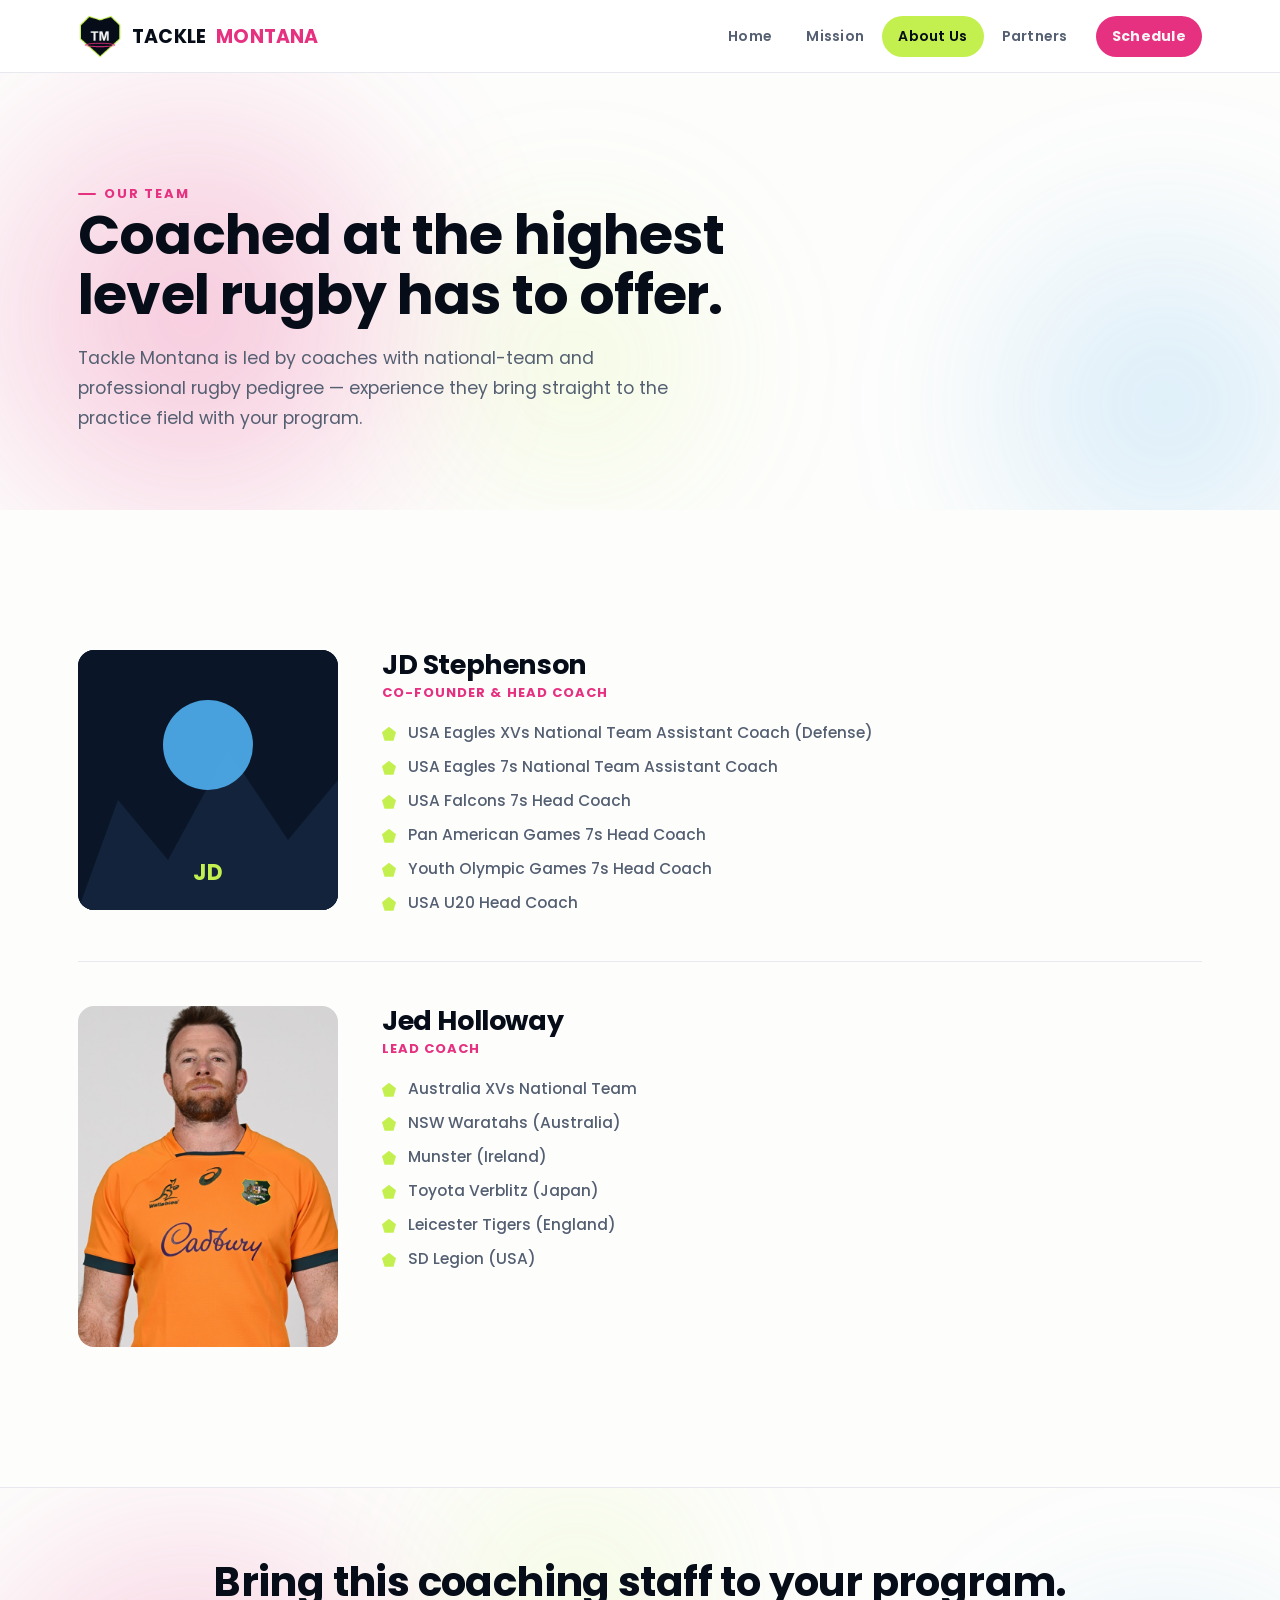
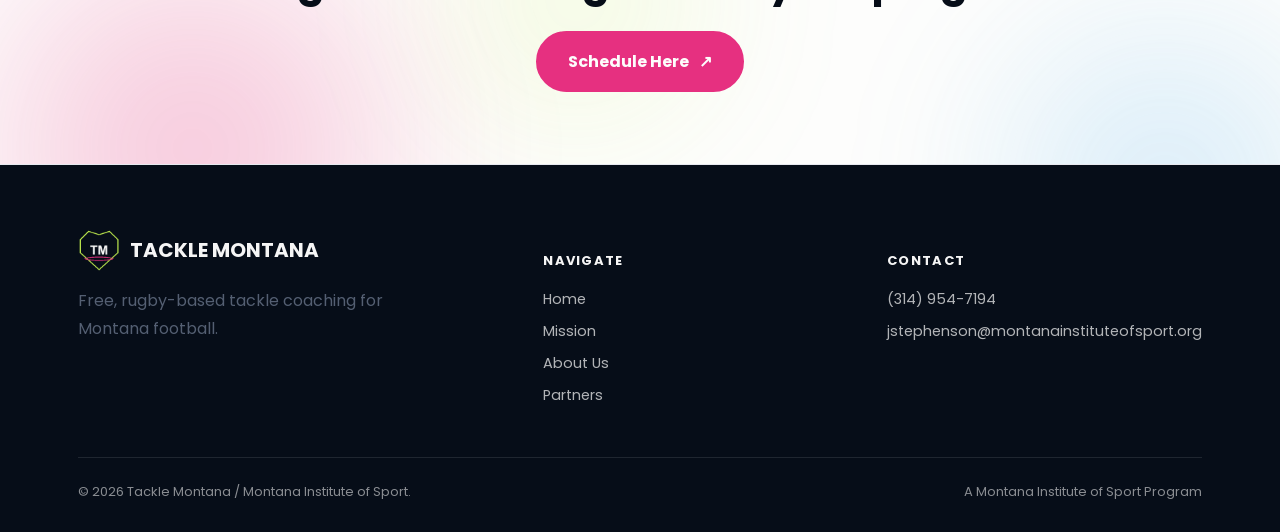
==== about.html @ 4ba03403 "Rework nav to white/black, switch to Poppins, trim copy, add 2 partners + scroll video Nav header: s" ====
<!DOCTYPE html>
<html lang="en">
<head>
<meta charset="UTF-8">
<meta name="viewport" content="width=device-width, initial-scale=1.0">
<title>Our Team — Tackle Montana</title>
<meta name="description" content="Meet the coaches behind Tackle Montana — international rugby coaches bringing elite-level tackle technique to Montana football programs.">
<link rel="preconnect" href="https://fonts.googleapis.com">
<link rel="preconnect" href="https://fonts.gstatic.com" crossorigin>
<link href="https://fonts.googleapis.com/css2?family=Poppins:wght@400;500;600;700;800&display=swap" rel="stylesheet">
<link rel="stylesheet" href="styles.css">
</head>
<body>

<header class="site-header">
  <nav class="nav">
    <a href="index.html" class="nav-brand"><img src="assets/logo_badge.png" alt="Tackle Montana logo">TACKLE <span class="accent">MONTANA</span></a>
    <button class="nav-toggle" aria-label="Toggle menu" aria-expanded="false">☰</button>
    <div class="nav-links">
      <a href="index.html">Home</a>
      <a href="mission.html">Mission</a>
      <a href="about.html" class="active">About Us</a>
      <a href="partners.html">Partners</a>
      <a href="https://docs.google.com/forms/u/3/d/e/1FAIpQLSf6CSPPVzXjGWTdhNy8_GK6WcX5dSI_mU9gvmukcVmK6zs5qw/viewform?usp=header" class="nav-cta" target="_blank" rel="noopener">Schedule</a>
    </div>
  </nav>
</header>

<main>

<section class="page-hero">
  <div class="ambient"><span></span><span></span><span></span></div>
  <div class="wrap" style="position:relative; z-index:1;">
    <p class="eyebrow" data-reveal="up">Our Team</p>
    <h1 data-reveal="up">Coached at the highest level rugby has to offer.</h1>
    <p class="lead" data-reveal="up">Tackle Montana is led by coaches with national-team and professional rugby pedigree — experience they bring straight to the practice field with your program.</p>
  </div>
</section>

<section class="section-pad">
  <div class="wrap">

    <div class="bio r-item" data-reveal="up">
      <div>
        <svg viewBox="0 0 260 260" style="border-radius:16px; background:var(--navy);">
          <rect width="260" height="260" fill="#0A1628"/>
          <polygon points="0,260 40,150 90,210 150,100 210,190 260,130 260,260" fill="#13233B"/>
          <circle cx="130" cy="95" r="45" fill="#4FB0F0" opacity="0.9"/>
          <text x="130" y="230" text-anchor="middle" fill="#C3F04F" font-family="Poppins" font-weight="700" font-size="22">JD</text>
        </svg>
      </div>
      <div>
        <h3>JD Stephenson</h3>
        <span class="role">Co-Founder &amp; Head Coach</span>
        <ul class="achieve-list">
          <li>USA Eagles XVs National Team Assistant Coach (Defense)</li>
          <li>USA Eagles 7s National Team Assistant Coach</li>
          <li>USA Falcons 7s Head Coach</li>
          <li>Pan American Games 7s Head Coach</li>
          <li>Youth Olympic Games 7s Head Coach</li>
          <li>USA U20 Head Coach</li>
        </ul>
      </div>
    </div>

    <div class="bio r-item" data-reveal="up">
      <div>
        <img src="assets/jed_holloway.jpg" alt="Coach Jed Holloway addressing Gallatin Raptors players during a training session">
      </div>
      <div>
        <h3>Jed Holloway</h3>
        <span class="role">Lead Coach</span>
        <ul class="achieve-list">
          <li>Australia XVs National Team</li>
          <li>NSW Waratahs (Australia)</li>
          <li>Munster (Ireland)</li>
          <li>Toyota Verblitz (Japan)</li>
          <li>Leicester Tigers (England)</li>
          <li>SD Legion (USA)</li>
        </ul>
      </div>
    </div>

  </div>
</section>

<section class="cta-band">
  <div class="ambient"><span></span><span></span><span></span></div>
  <div class="wrap" data-reveal="up" style="position:relative; z-index:1;">
    <h2>Bring this coaching staff to your program.</h2>
    <a href="https://docs.google.com/forms/u/3/d/e/1FAIpQLSf6CSPPVzXjGWTdhNy8_GK6WcX5dSI_mU9gvmukcVmK6zs5qw/viewform?usp=header" class="btn btn-pink" target="_blank" rel="noopener">Schedule Here <span class="arrow">↗</span></a>
  </div>
</section>

</main>

<footer class="site-footer">
  <div class="wrap">
    <div class="footer-grid">
      <div>
        <div class="footer-brand"><img src="assets/logo_badge.png" alt="Tackle Montana logo">TACKLE MONTANA</div>
        <p style="max-width:320px;">Free, rugby-based tackle coaching for Montana football.</p>
      </div>
      <div class="footer-col">
        <h5>Navigate</h5>
        <a href="index.html">Home</a>
        <a href="mission.html">Mission</a>
        <a href="about.html">About Us</a>
        <a href="partners.html">Partners</a>
      </div>
      <div class="footer-col">
        <h5>Contact</h5>
        <a href="tel:3149547194">(314) 954-7194</a>
        <a href="mailto:jstephenson@montanainstituteofsport.org">jstephenson@montanainstituteofsport.org</a>
      </div>
    </div>
    <div class="footer-bottom">
      <span>© 2026 Tackle Montana / Montana Institute of Sport.</span>
      <span>A Montana Institute of Sport Program</span>
    </div>
  </div>
</footer>

<script src="script.js"></script>
</body>
</html>
---- styles.css ----
/* ============================================
   TACKLE MONTANA — Design Tokens
   ============================================ */
:root {
  --navy:        #0A1628;
  --navy-deep:   #060D18;
  --navy-soft:   #13233B;
  --navy-rgb:    10, 22, 40;
  --sky:         #4FB0F0;
  --sky-rgb:     79, 176, 240;
  --lime:        #C3F04F;
  --lime-deep:   #6B8E11;
  --lime-rgb:    195, 240, 79;
  --pink:        #E63080;
  --pink-rgb:    230, 48, 128;
  --orange:      #E67A40;
  --white:       #F5F5F5;
  --paper:       #FDFDFC;
  --ink:         #10182B;
  --ink-soft:    #545F72;
  --ink-faint:   #8891A0;
  --line:        #E7E9EF;

  --font-display: "Poppins", sans-serif;
  --font-body: "Poppins", sans-serif;

  --container: 1180px;
  --container-narrow: 760px;
  --radius-sm: 10px;
  --radius: 16px;
  --radius-lg: 24px;

  /* premium "expo-out" easing — quick start, long soft settle */
  --ease: cubic-bezier(.16, 1, .3, 1);
  --ease-soft: cubic-bezier(.22, 1, .36, 1);
  --ease-spring: cubic-bezier(.34, 1.4, .64, 1);

  --shadow-sm: 0 2px 8px rgba(10, 22, 40, 0.06);
  --shadow-md: 0 12px 32px rgba(10, 22, 40, 0.10);
  --shadow-lg: 0 24px 64px rgba(10, 22, 40, 0.16);
  --shadow-navy: 0 24px 64px rgba(6, 13, 24, 0.45);

  --section-pad: clamp(64px, 5vw + 32px, 148px);
  --section-pad-sm: clamp(48px, 3vw + 24px, 96px);
}

* { box-sizing: border-box; }
html { scroll-behavior: smooth; }

@media (prefers-reduced-motion: reduce) {
  html { scroll-behavior: auto; }
  *, *::before, *::after { animation-duration: 0.001ms !important; transition-duration: 0.001ms !important; scroll-behavior: auto !important; }
}

body {
  margin: 0;
  font-family: var(--font-body);
  color: var(--ink);
  background: var(--paper);
  -webkit-font-smoothing: antialiased;
  -moz-osx-font-smoothing: grayscale;
  overflow-x: clip;
}

img { max-width: 100%; display: block; }
a { color: inherit; text-decoration: none; }
ul { margin: 0; padding: 0; list-style: none; }
button { font: inherit; }

.wrap {
  max-width: var(--container);
  margin: 0 auto;
  padding: 0 28px;
}

h1, h2, h3, h4 {
  font-family: var(--font-display);
  font-weight: 700;
  text-transform: none;
  letter-spacing: -0.015em;
  line-height: 1.08;
  margin: 0;
}

.eyebrow {
  font-family: var(--font-body);
  font-weight: 700;
  font-size: 13px;
  letter-spacing: 0.14em;
  text-transform: uppercase;
  color: var(--pink);
  display: inline-flex;
  align-items: center;
  gap: 8px;
}
.eyebrow::before {
  content: "";
  width: 18px;
  height: 2px;
  background: currentColor;
  border-radius: 2px;
}

p { line-height: 1.7; color: var(--ink-soft); margin: 0; }

::selection { background: var(--pink); color: var(--white); }

:focus-visible {
  outline: 3px solid var(--sky);
  outline-offset: 3px;
  border-radius: 4px;
}

/* ============================================
   AMBIENT GRADIENT BACKGROUNDS
   ============================================ */
.ambient {
  position: absolute;
  inset: 0;
  overflow: hidden;
  pointer-events: none;
  z-index: 0;
}
.ambient span {
  position: absolute;
  border-radius: 50%;
  filter: blur(70px);
  opacity: 0.55;
  will-change: transform;
  animation: drift 26s var(--ease-soft) infinite alternate;
}
.ambient span:nth-child(1) {
  width: 46vw; height: 46vw; max-width: 620px; max-height: 620px;
  top: -12%; left: -8%;
  background: radial-gradient(circle, rgba(var(--pink-rgb), 0.55), transparent 70%);
  animation-delay: 0s;
}
.ambient span:nth-child(2) {
  width: 38vw; height: 38vw; max-width: 520px; max-height: 520px;
  top: 20%; right: -10%;
  background: radial-gradient(circle, rgba(var(--sky-rgb), 0.45), transparent 70%);
  animation-delay: -8s;
}
.ambient span:nth-child(3) {
  width: 30vw; height: 30vw; max-width: 420px; max-height: 420px;
  bottom: -10%; left: 30%;
  background: radial-gradient(circle, rgba(var(--lime-rgb), 0.35), transparent 70%);
  animation-delay: -16s;
}
@keyframes drift {
  0%   { transform: translate3d(0, 0, 0) scale(1); }
  50%  { transform: translate3d(3%, -4%, 0) scale(1.08); }
  100% { transform: translate3d(-4%, 3%, 0) scale(0.96); }
}
@media (prefers-reduced-motion: reduce) {
  .ambient span { animation: none; }
}
@media (max-width: 700px) {
  .ambient span { filter: blur(46px); }
}

/* ============================================
   NAV
   ============================================ */
.site-header {
  position: sticky;
  top: 0;
  z-index: 100;
  background: rgba(255, 255, 255, 0.86);
  backdrop-filter: blur(16px) saturate(160%);
  -webkit-backdrop-filter: blur(16px) saturate(160%);
  border-bottom: 1px solid var(--line);
  transition: box-shadow .3s var(--ease), background .3s var(--ease);
}
.site-header.scrolled {
  background: rgba(255, 255, 255, 0.97);
  box-shadow: 0 8px 24px rgba(10,22,40,0.08);
}
.nav {
  display: flex;
  align-items: center;
  justify-content: space-between;
  padding: 14px 28px;
  max-width: var(--container);
  margin: 0 auto;
  transition: padding .3s var(--ease);
}
.nav-brand {
  display: flex;
  align-items: center;
  gap: 10px;
  font-family: var(--font-display);
  color: var(--navy-deep);
  font-size: 19px;
  font-weight: 700;
  letter-spacing: 0.01em;
}
.nav-brand img { height: 44px; width: auto; }
.nav-brand span.accent { color: var(--pink); }

.nav-links {
  display: flex;
  align-items: center;
  gap: 2px;
}
.nav-links a {
  position: relative;
  color: var(--ink-soft);
  font-weight: 600;
  font-size: 14px;
  letter-spacing: 0.02em;
  padding: 10px 16px;
  border-radius: 100px;
  transition: color .2s var(--ease), background .2s var(--ease);
}
.nav-links a:hover { color: var(--navy-deep); background: #F6F7FA; }
.nav-links a.active { color: var(--navy-deep); background: var(--lime); }

.nav-cta {
  background: var(--pink) !important;
  color: var(--white) !important;
  font-weight: 700 !important;
  margin-left: 10px;
  box-shadow: 0 0 0 0 rgba(var(--pink-rgb), 0.5);
  transition: color .2s var(--ease), background .2s var(--ease), transform .25s var(--ease), box-shadow .25s var(--ease) !important;
}
.nav-cta:hover { background: #ff4795 !important; transform: translateY(-1px); box-shadow: 0 8px 20px rgba(var(--pink-rgb), 0.35); }

.nav-toggle {
  display: none;
  background: none;
  border: none;
  color: var(--navy-deep);
  font-size: 24px;
  cursor: pointer;
  padding: 4px 8px;
  line-height: 1;
}

@media (max-width: 860px) {
  .nav-toggle { display: block; }
  .nav-links {
    position: fixed;
    top: 62px;
    left: 0;
    right: 0;
    height: calc(100vh - 62px);
    background: rgba(255, 255, 255, 0.98);
    backdrop-filter: blur(20px);
    flex-direction: column;
    align-items: stretch;
    padding: 12px 20px 30px;
    gap: 4px;
    overflow-y: auto;
    transform: translateY(-12px);
    opacity: 0;
    pointer-events: none;
    transition: opacity .3s var(--ease), transform .3s var(--ease);
    border-top: 1px solid var(--line);
  }
  .nav-links.open {
    opacity: 1;
    transform: translateY(0);
    pointer-events: auto;
  }
  .nav-links a { padding: 16px 14px; font-size: 17px; border-radius: 10px; }
  .nav-links a.active { background: rgba(195,240,79,0.25); color: var(--navy-deep); }
  .nav-cta { margin-left: 0; margin-top: 10px; text-align: center; }
}

/* ============================================
   BUTTONS
   ============================================ */
.btn {
  position: relative;
  display: inline-flex;
  align-items: center;
  justify-content: center;
  gap: 10px;
  font-family: var(--font-body);
  font-weight: 700;
  letter-spacing: 0;
  font-size: 16px;
  padding: 16px 30px;
  border: 2px solid var(--navy-deep);
  border-radius: 100px;
  background: var(--white);
  color: var(--navy-deep);
  cursor: pointer;
  overflow: hidden;
  isolation: isolate;
  transition: transform .35s var(--ease), box-shadow .35s var(--ease), border-color .35s var(--ease), color .35s var(--ease);
}
.btn::before {
  content: "";
  position: absolute;
  inset: 0;
  z-index: -1;
  background: linear-gradient(120deg, transparent 20%, rgba(255,255,255,0.35) 50%, transparent 80%);
  transform: translateX(-120%);
  transition: transform .6s var(--ease);
}
.btn:hover::before { transform: translateX(120%); }
.btn .arrow { display: inline-flex; transition: transform .35s var(--ease-spring); }
.btn:hover .arrow { transform: translate(3px, -3px); }
.btn:hover { transform: translateY(-3px); box-shadow: var(--shadow-md); }
.btn:active { transform: translateY(-1px); }

.btn-pink { background: var(--pink); color: var(--paper); border-color: var(--pink); }
.btn-pink:hover { background: #ff4795; border-color: #ff4795; box-shadow: 0 16px 36px rgba(var(--pink-rgb), 0.35); }

.btn-outline {
  background: transparent;
  color: var(--white);
  border-color: rgba(245,245,245,0.5);
}
.btn-outline:hover { background: rgba(245,245,245,0.1); border-color: var(--white); }

.btn-dark { background: var(--navy-deep); color: var(--white); border-color: var(--navy-deep); }
.btn-dark:hover { background: var(--navy); box-shadow: var(--shadow-md); }

.btn-light {
  background: rgba(255,255,255,0.55);
  color: var(--navy-deep);
  border-color: rgba(6,13,24,0.14);
  backdrop-filter: blur(6px);
}
.btn-light:hover { background: rgba(255,255,255,0.85); border-color: rgba(6,13,24,0.24); }

.btn-sm { padding: 12px 22px; font-size: 14.5px; }

/* ============================================
   SECTIONS
   ============================================ */
section { position: relative; }
.section-pad { padding: var(--section-pad) 0; }
.section-pad-sm { padding: var(--section-pad-sm) 0; }
.section-dark {
  background: var(--paper);
  color: var(--ink);
}
.section-dark p { color: var(--ink-soft); }
.section-dark .eyebrow { color: var(--pink); }
.section-alt { background: #F6F7FA; }

.section-head {
  max-width: 640px;
  margin-bottom: 48px;
}
.section-head.center { margin-left: auto; margin-right: auto; text-align: center; }
.section-head h2 {
  font-size: clamp(30px, 2.2vw + 20px, 46px);
  margin-top: 12px;
  color: var(--navy-deep);
}

/* ============================================
   HERO
   ============================================ */
.hero {
  position: relative;
  min-height: 74vh;
  display: flex;
  align-items: center;
  overflow: hidden;
}
.hero-bg {
  position: absolute;
  inset: -8% -4%;
  background:
    radial-gradient(1000px 640px at 96% 100%, rgba(var(--pink-rgb), 0.16) 0%, rgba(var(--pink-rgb), 0) 60%),
    radial-gradient(760px 520px at 6% 0%, rgba(var(--lime-rgb), 0.22) 0%, rgba(var(--lime-rgb), 0) 55%),
    radial-gradient(900px 600px at 60% 40%, rgba(var(--sky-rgb), 0.08) 0%, rgba(var(--sky-rgb), 0) 60%),
    var(--paper);
  will-change: transform;
}
.hero-bg::after {
  content: "";
  position: absolute;
  inset: 0;
  background-image: url("data:image/svg+xml,%3Csvg xmlns='http://www.w3.org/2000/svg' width='120' height='120'%3E%3Cg stroke='%23060D18' stroke-opacity='0.07' stroke-width='2' stroke-linecap='round'%3E%3Cpath d='M20 14v12M14 20h12'/%3E%3Cpath d='M100 60v12M94 66h12'/%3E%3Cpath d='M56 100v12M50 106h12'/%3E%3C/g%3E%3C/svg%3E");
  background-size: 120px 120px;
}
.hero-inner {
  position: relative;
  z-index: 2;
  width: 100%;
  padding: 96px 0 88px;
}
.hero h1 {
  color: var(--navy-deep);
  font-size: clamp(42px, 3.6vw + 22px, 88px);
  max-width: 880px;
  letter-spacing: -0.02em;
}
.hero h1 .hl { color: var(--navy-deep); }
.hero p.lead {
  color: rgba(6,13,24,0.68);
  font-size: 18.5px;
  max-width: 560px;
  margin-top: 22px;
  font-weight: 500;
}
.hero-cta-row {
  display: flex;
  gap: 16px;
  margin-top: 36px;
  flex-wrap: wrap;
}
.scroll-cue {
  position: absolute;
  bottom: 28px;
  left: 50%;
  transform: translateX(-50%);
  z-index: 2;
  display: flex;
  flex-direction: column;
  align-items: center;
  gap: 8px;
  color: rgba(6,13,24,0.5);
  font-size: 11px;
  letter-spacing: 0.18em;
  text-transform: uppercase;
  font-weight: 700;
}
.scroll-cue .dot {
  width: 5px; height: 5px; border-radius: 50%;
  background: var(--lime);
  animation: bob 1.8s var(--ease) infinite;
}
@keyframes bob {
  0%, 100% { transform: translateY(0); opacity: 0.4; }
  50% { transform: translateY(6px); opacity: 1; }
}
@media (max-width: 700px) { .scroll-cue { display: none; } }

/* ============================================
   STAT STRIP
   ============================================ */
.stats {
  display: grid;
  grid-template-columns: repeat(3, 1fr);
  gap: 24px;
  background: var(--paper);
  border-top: 1px solid var(--line);
  border-bottom: 1px solid var(--line);
  position: relative;
  z-index: 2;
}
.stat {
  text-align: center;
  padding: 44px 16px;
  border-right: 1px solid var(--line);
}
.stat:last-child { border-right: none; }
.stat .num {
  font-family: var(--font-display);
  font-weight: 700;
  font-size: clamp(38px, 3vw + 16px, 64px);
  color: var(--lime-deep);
  line-height: 1;
  letter-spacing: -0.02em;
}
.stat:nth-child(2) .num { color: #2B87C9; }
.stat:nth-child(3) .num { color: var(--pink); }
.stat .label {
  margin-top: 12px;
  font-size: 12px;
  letter-spacing: 0.12em;
  text-transform: uppercase;
  color: var(--ink-faint);
  font-weight: 700;
}
@media (max-width: 640px) {
  .stats { grid-template-columns: 1fr; }
  .stat { border-right: none; border-bottom: 1px solid rgba(255,255,255,.08); }
}

/* ============================================
   TWO COLUMN CONTENT
   ============================================ */
.split {
  display: grid;
  grid-template-columns: 1.05fr 0.95fr;
  gap: 64px;
  align-items: center;
}
.split.reverse { grid-template-columns: 0.95fr 1.05fr; }
.split.reverse .split-media { order: -1; }
@media (max-width: 860px) {
  .split, .split.reverse { grid-template-columns: 1fr; }
  .split.reverse .split-media { order: 0; }
}
.split-media { position: relative; }
.split-media .reveal-clip {
  overflow: hidden;
  border-radius: var(--radius);
}
.split-media img {
  border-radius: var(--radius);
  transition: transform .8s var(--ease);
}
.split-media:hover img { transform: scale(1.035); }
.split h3 { font-size: clamp(24px, 1.4vw + 18px, 34px); color: var(--navy-deep); margin-bottom: 18px; }
.split p + p { margin-top: 14px; }
.caption {
  margin-top: 12px;
  font-size: 13px;
  color: var(--ink-faint);
  font-style: italic;
}

/* ============================================
   PARTNER LOGO STRIP
   ============================================ */
.logo-strip {
  display: flex;
  align-items: center;
  justify-content: center;
  gap: 64px;
  flex-wrap: wrap;
  padding: 20px 0;
}
.logo-strip img {
  height: 84px;
  width: auto;
  filter: grayscale(1) opacity(0.5);
  transition: filter .35s var(--ease), transform .35s var(--ease);
}
.logo-strip img:hover { filter: grayscale(0) opacity(1); transform: scale(1.08) translateY(-2px); }

/* ============================================
   CTA BAND
   ============================================ */
.cta-band {
  background: var(--paper);
  padding: 72px 0;
  text-align: center;
  position: relative;
  overflow: hidden;
  border-top: 1px solid var(--line);
  border-bottom: 1px solid var(--line);
}
.cta-band h2 { color: var(--navy-deep); font-size: clamp(26px, 1.6vw + 20px, 42px); margin-bottom: 28px; }

/* ============================================
   FEATURE CARDS
   ============================================ */
.cards {
  display: grid;
  grid-template-columns: repeat(3, 1fr);
  gap: 24px;
}
@media (max-width: 860px) { .cards { grid-template-columns: 1fr; } }
.card {
  background: var(--paper);
  border: 1px solid var(--line);
  border-radius: var(--radius);
  padding: 34px 28px;
  transition: transform .4s var(--ease), box-shadow .4s var(--ease), border-color .4s var(--ease);
}
.card:hover { transform: translateY(-8px); box-shadow: var(--shadow-lg); border-color: transparent; }
.card .icon {
  width: 52px; height: 52px;
  display: flex; align-items: center; justify-content: center;
  margin-bottom: 22px;
  border-radius: 14px;
  background: rgba(195,240,79,0.14);
  transition: transform .4s var(--ease-spring);
}
.card:hover .icon { transform: scale(1.08) rotate(-4deg); }
.card:nth-child(2) .icon { background: rgba(79,176,240,0.14); }
.card:nth-child(3) .icon { background: rgba(230,48,128,0.12); }
.card h4 { font-size: 19px; color: var(--navy-deep); margin-bottom: 10px; letter-spacing: -0.01em; }
.card p { font-size: 15px; }

/* ============================================
   PROCESS TIMELINE
   ============================================ */
.steps {
  display: grid;
  grid-template-columns: repeat(4, 1fr);
  gap: 32px;
  position: relative;
}
@media (max-width: 960px) { .steps { grid-template-columns: repeat(2, 1fr); } }
@media (max-width: 560px) { .steps { grid-template-columns: 1fr; } }
.step {
  position: relative;
  padding-top: 22px;
}
.steps::before {
  content: "";
  position: absolute;
  top: 42px;
  left: 8%;
  right: 8%;
  height: 2px;
  background: linear-gradient(90deg, var(--lime), var(--sky), var(--pink), var(--orange));
  opacity: 0.25;
}
@media (max-width: 960px) { .steps::before { display: none; } }
.step-num {
  position: relative;
  z-index: 1;
  display: inline-flex;
  align-items: center;
  justify-content: center;
  width: 48px;
  height: 48px;
  border-radius: 14px;
  background: var(--navy-deep);
  color: var(--lime);
  font-family: var(--font-display);
  font-weight: 700;
  font-size: 20px;
  margin-bottom: 20px;
  box-shadow: var(--shadow-sm);
  transition: transform .4s var(--ease-spring);
}
.step:hover .step-num { transform: translateY(-4px) scale(1.05); }
.step:nth-child(2) .step-num { color: var(--sky); }
.step:nth-child(3) .step-num { color: var(--pink); }
.step:nth-child(4) .step-num { color: var(--orange); }
.step h4 { font-size: 18px; color: var(--navy-deep); margin-bottom: 8px; }
.step p { font-size: 14.5px; }

/* ============================================
   FAQ ACCORDION (JS-animated)
   ============================================ */
.faq-list { max-width: 780px; margin: 0 auto; }
.faq-item {
  border-bottom: 1px solid var(--line);
}
.faq-item summary {
  list-style: none;
  cursor: pointer;
  display: flex;
  align-items: center;
  justify-content: space-between;
  gap: 20px;
  padding: 22px 4px;
  font-family: var(--font-display);
  font-weight: 700;
  font-size: 17.5px;
  color: var(--navy-deep);
  transition: color .25s var(--ease);
}
.faq-item summary:hover { color: var(--pink); }
.faq-item summary::-webkit-details-marker { display: none; }
.faq-icon {
  flex-shrink: 0;
  width: 30px;
  height: 30px;
  display: flex;
  align-items: center;
  justify-content: center;
  border-radius: 50%;
  background: var(--navy-deep);
  color: var(--white);
  font-size: 16px;
  transition: transform .4s var(--ease-spring), background .3s var(--ease);
}
.faq-item[open] .faq-icon { transform: rotate(45deg); background: var(--pink); }
.faq-body {
  overflow: hidden;
  height: 0;
  transition: height .4s var(--ease);
}
.faq-item p {
  padding: 0 4px 22px;
  font-size: 15.5px;
  max-width: 640px;
}

/* ============================================
   REVEAL ANIMATION SYSTEM
   ============================================ */
[data-reveal] {
  opacity: 0;
  transition: opacity .8s var(--ease-soft), transform .8s var(--ease-soft), filter .8s var(--ease-soft);
  filter: blur(6px);
}
[data-reveal="up"] { transform: translateY(36px); }
[data-reveal="down"] { transform: translateY(-28px); }
[data-reveal="left"] { transform: translateX(36px); }
[data-reveal="right"] { transform: translateX(-36px); }
[data-reveal="scale"] { transform: scale(0.94); }
[data-reveal="fade"] { transform: none; }
[data-reveal].in {
  opacity: 1;
  transform: none;
  filter: blur(0);
}

/* legacy aliases kept for compatibility */
.reveal { opacity: 0; transform: translateY(28px); transition: opacity .7s var(--ease-soft), transform .7s var(--ease-soft); }
.reveal.in { opacity: 1; transform: translateY(0); }
.reveal-stagger.in .r-item { opacity: 1; transform: translateY(0); filter: blur(0); }
.r-item { opacity: 0; transform: translateY(26px); filter: blur(4px); transition: opacity .7s var(--ease-soft), transform .7s var(--ease-soft), filter .7s var(--ease-soft); }
.reveal-stagger.in .r-item:nth-child(1) { transition-delay: .05s; }
.reveal-stagger.in .r-item:nth-child(2) { transition-delay: .15s; }
.reveal-stagger.in .r-item:nth-child(3) { transition-delay: .25s; }
.reveal-stagger.in .r-item:nth-child(4) { transition-delay: .35s; }

.reveal-clip {
  clip-path: inset(0 0 100% 0);
  transition: clip-path 1s var(--ease-soft) .1s;
}
.in .reveal-clip { clip-path: inset(0 0 0 0); }

/* ============================================
   TESTIMONIAL
   ============================================ */
.testimonial {
  position: relative;
  padding: 120px 0;
  color: var(--white);
  overflow: hidden;
  background: var(--navy-deep);
}
.testimonial::before {
  content: "";
  position: absolute; inset: -20px;
  background-image: var(--tbg);
  background-size: cover;
  background-position: center 35%;
  filter: blur(9px) saturate(1.1);
  transform: scale(1.08);
}
.testimonial::after {
  content: "";
  position: absolute; inset: 0;
  background: linear-gradient(90deg, rgba(6,13,24,0.95) 20%, rgba(6,13,24,0.78) 100%);
}
.testimonial-inner { position: relative; z-index: 2; max-width: 780px; }
.testimonial-mark {
  font-family: var(--font-display);
  font-size: 96px;
  color: var(--pink);
  line-height: .6;
  display: block;
  margin-bottom: 10px;
}
.testimonial blockquote {
  font-size: clamp(22px, 1.4vw + 16px, 32px);
  font-weight: 500;
  line-height: 1.42;
  margin: 0;
  letter-spacing: -0.01em;
}
.testimonial cite {
  display: block;
  margin-top: 28px;
  font-style: normal;
  font-weight: 700;
  color: var(--lime);
}
.testimonial cite span { color: rgba(245,245,245,0.7); font-weight: 400; margin-left: 8px; }

/* ============================================
   CAROUSEL
   ============================================ */
.carousel {
  position: relative;
  border-radius: var(--radius);
  overflow: hidden;
  box-shadow: var(--shadow-md);
}
.carousel-track {
  display: flex;
  transition: transform .6s var(--ease);
}
.carousel-track img { width: 100%; flex-shrink: 0; aspect-ratio: 4/3; object-fit: cover; }
.carousel-dots {
  display: flex; gap: 8px; justify-content: center; margin-top: 18px;
}
.carousel-dots button {
  width: 8px; height: 8px; border-radius: 50%;
  border: none; background: var(--line); cursor: pointer; padding: 0;
  transition: background .3s var(--ease), transform .3s var(--ease), width .3s var(--ease);
}
.carousel-dots button.active { background: var(--pink); width: 22px; border-radius: 4px; }

/* ============================================
   SCROLL VIDEO
   ============================================ */
.video-frame {
  position: relative;
  max-width: 380px;
  margin: 0 auto;
  border-radius: var(--radius-lg);
  overflow: hidden;
  box-shadow: var(--shadow-lg);
  background: var(--navy-deep);
}
.video-frame video {
  display: block;
  width: 100%;
  aspect-ratio: 9/16;
  object-fit: cover;
}
.video-frame .video-badge {
  position: absolute;
  top: 16px;
  left: 16px;
  display: inline-flex;
  align-items: center;
  gap: 7px;
  padding: 6px 12px;
  border-radius: 100px;
  background: rgba(6,13,24,0.55);
  backdrop-filter: blur(6px);
  color: var(--white);
  font-size: 12px;
  font-weight: 700;
  letter-spacing: 0.06em;
  text-transform: uppercase;
}
.video-frame .video-badge .dot {
  width: 7px; height: 7px; border-radius: 50%;
  background: var(--pink);
}
.video-frame.playing .video-badge .dot { animation: pulse-dot 1.4s var(--ease) infinite; }
@keyframes pulse-dot {
  0%, 100% { opacity: 1; transform: scale(1); }
  50% { opacity: 0.4; transform: scale(0.8); }
}

/* ============================================
   TEAM / BIO CARDS
   ============================================ */
.bio {
  display: grid;
  grid-template-columns: 260px 1fr;
  gap: 44px;
  align-items: start;
  padding: 44px 0;
  border-top: 1px solid var(--line);
}
.bio:first-of-type { border-top: none; }
@media (max-width: 700px) { .bio { grid-template-columns: 1fr; } }
.bio img { border-radius: var(--radius); }
.bio h3 { font-size: 27px; color: var(--navy-deep); margin-bottom: 4px; }
.bio .role { color: var(--pink); font-weight: 700; font-size: 13px; letter-spacing: .08em; text-transform: uppercase; margin-bottom: 18px; display: block; }
.achieve-list { display: flex; flex-direction: column; gap: 11px; }
.achieve-list li {
  position: relative;
  padding-left: 26px;
  font-size: 15.5px;
  color: var(--ink-soft);
  font-weight: 500;
}
.achieve-list li::before {
  content: "";
  position: absolute; left: 0; top: 6px;
  width: 14px; height: 14px;
  background: var(--lime);
  clip-path: polygon(50% 0, 100% 38%, 82% 100%, 18% 100%, 0 38%);
}

/* ============================================
   PARTNERS GRID
   ============================================ */
.partners-grid {
  display: grid;
  grid-template-columns: repeat(3, 1fr);
  gap: 28px;
}
@media (max-width: 760px) { .partners-grid { grid-template-columns: 1fr; } }
.partner-card {
  background: var(--paper);
  border: 1px solid var(--line);
  border-radius: var(--radius);
  padding: 46px 30px;
  text-align: center;
  transition: transform .4s var(--ease), box-shadow .4s var(--ease), border-color .4s var(--ease);
}
.partner-card:hover { transform: translateY(-8px); box-shadow: var(--shadow-lg); border-color: transparent; }
.partner-card img { height: 108px; width: auto; margin: 0 auto 22px; transition: transform .4s var(--ease-spring); }
.partner-card:hover img { transform: scale(1.06); }
.partner-card .pname { font-family: var(--font-display); font-weight: 700; font-size: 20px; color: var(--navy-deep); }

/* ============================================
   FOOTER
   ============================================ */
.site-footer {
  background: var(--navy-deep);
  color: rgba(245,245,245,0.75);
  padding: 64px 0 30px;
}
.footer-grid {
  display: grid;
  grid-template-columns: 1.4fr 1fr 1fr;
  gap: 40px;
  padding-bottom: 40px;
  border-bottom: 1px solid rgba(255,255,255,0.1);
}
@media (max-width: 700px) { .footer-grid { grid-template-columns: 1fr; gap: 30px; } }
.footer-brand { display: flex; align-items: center; gap: 10px; color: var(--white); font-family: var(--font-display); font-weight: 700; font-size: 20px; margin-bottom: 16px; }
.footer-brand img { height: 42px; }
.footer-col h5 { color: var(--white); font-size: 13px; letter-spacing: .1em; text-transform: uppercase; margin-bottom: 18px; font-family: var(--font-body); font-weight: 700; }
.footer-col a, .footer-col p { display: block; font-size: 14.5px; margin-bottom: 11px; color: rgba(245,245,245,0.72); transition: color .25s var(--ease); }
.footer-col a:hover { color: var(--lime); }
.footer-bottom { display: flex; justify-content: space-between; align-items: center; padding-top: 24px; font-size: 13px; flex-wrap: wrap; gap: 10px; color: rgba(245,245,245,0.55); }

/* ============================================
   PAGE HERO (non-home pages)
   ============================================ */
.page-hero {
  background: var(--paper);
  padding: 104px 0 76px;
  position: relative;
  overflow: hidden;
}
.page-hero h1 { color: var(--navy-deep); font-size: clamp(36px, 2.6vw + 22px, 64px); max-width: 780px; }
.page-hero p.lead { color: var(--ink-soft); font-size: 17.5px; max-width: 620px; margin-top: 20px; }

.two-cta {
  display: grid;
  grid-template-columns: 1fr 1fr;
  gap: 24px;
}
@media (max-width: 700px) { .two-cta { grid-template-columns: 1fr; } }
.cta-card {
  background: var(--paper);
  border: 1px solid var(--line);
  border-radius: var(--radius);
  padding: 36px;
  transition: transform .4s var(--ease), box-shadow .4s var(--ease);
}
.cta-card:hover { transform: translateY(-6px); box-shadow: var(--shadow-md); }
.cta-card .tag {
  display: inline-block;
  font-size: 12px;
  font-weight: 700;
  letter-spacing: 0.08em;
  text-transform: uppercase;
  color: var(--pink);
  background: rgba(230,48,128,0.1);
  padding: 5px 12px;
  border-radius: 100px;
  margin-bottom: 16px;
}
.cta-card:nth-child(2) .tag { color: var(--sky); background: rgba(79,176,240,0.12); }
.cta-card h4 { font-size: 21px; color: var(--navy-deep); margin-bottom: 10px; }
.cta-card p { margin-bottom: 24px; }

/* ============================================
   PAGE LOAD TRANSITION
   ============================================ */
body { animation: page-in .5s var(--ease-soft) both; }
@keyframes page-in {
  from { opacity: 0; transform: translateY(8px); }
  to { opacity: 1; transform: translateY(0); }
}
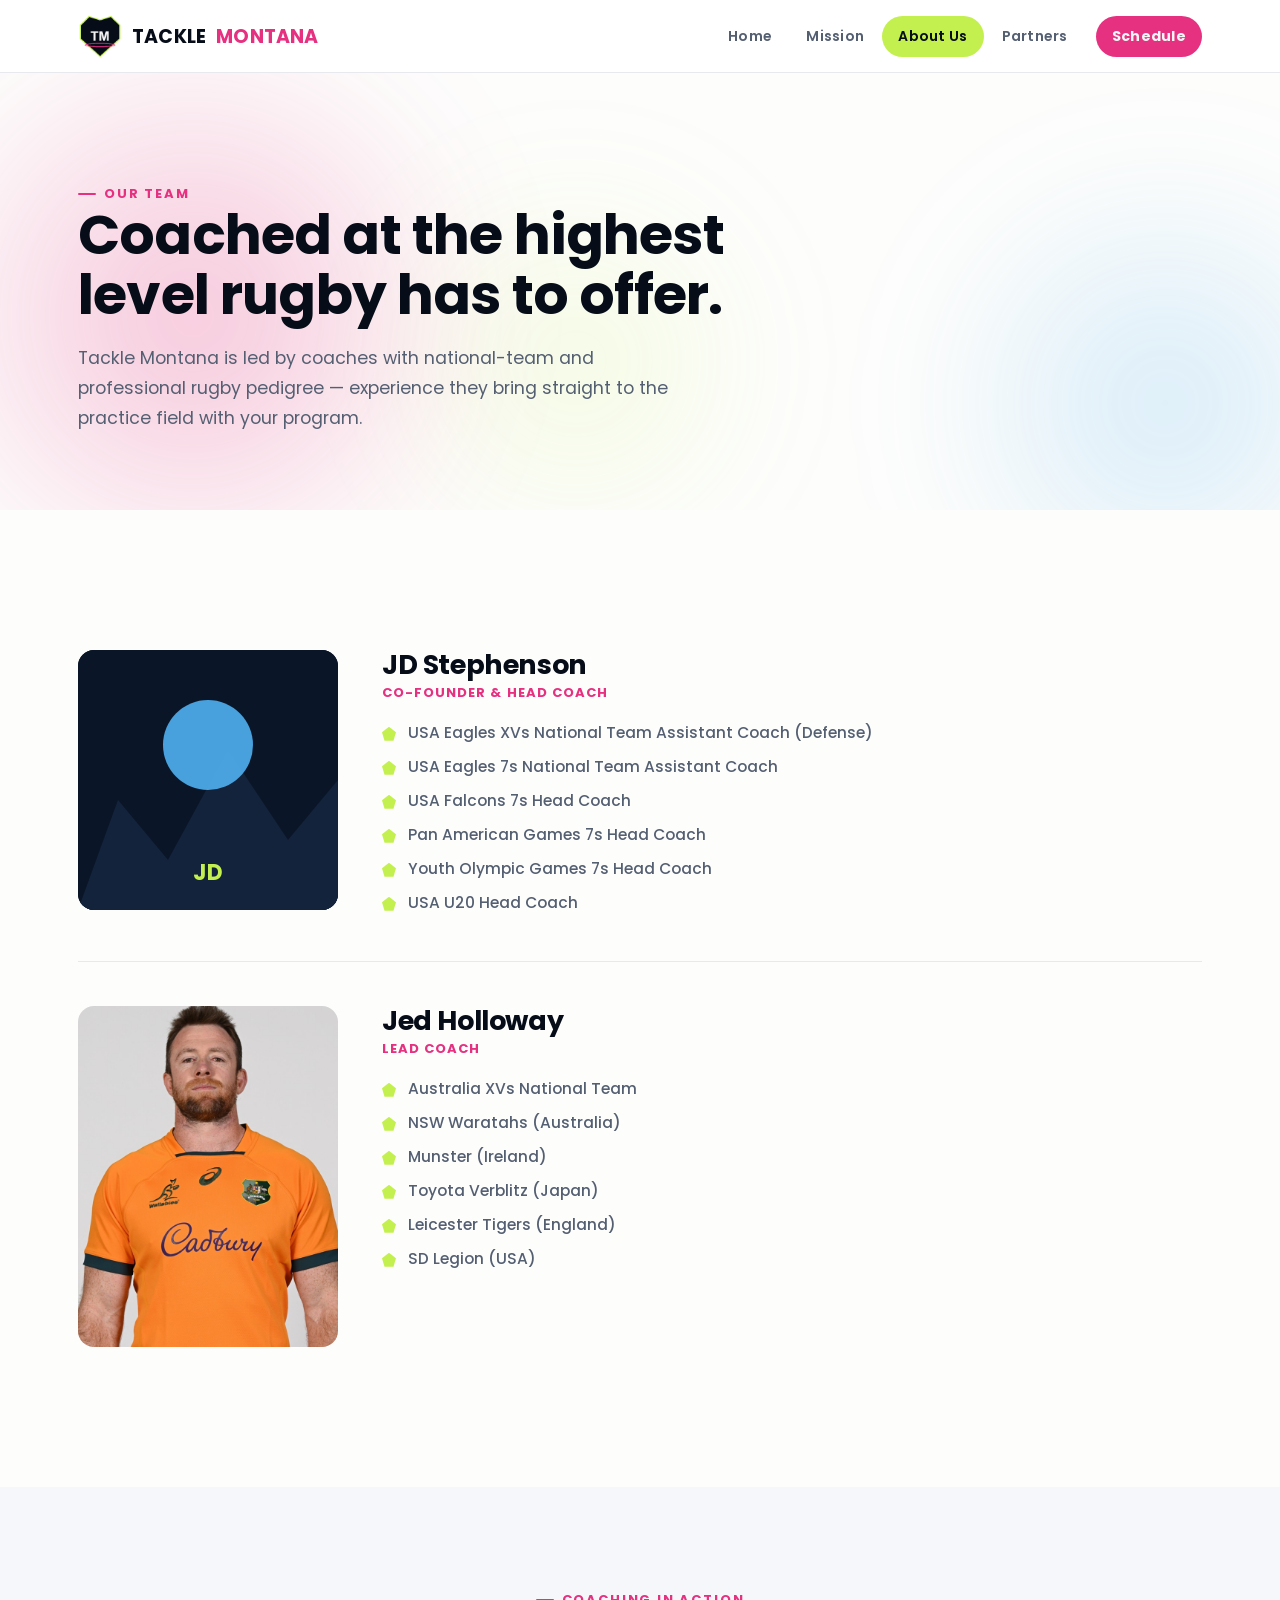
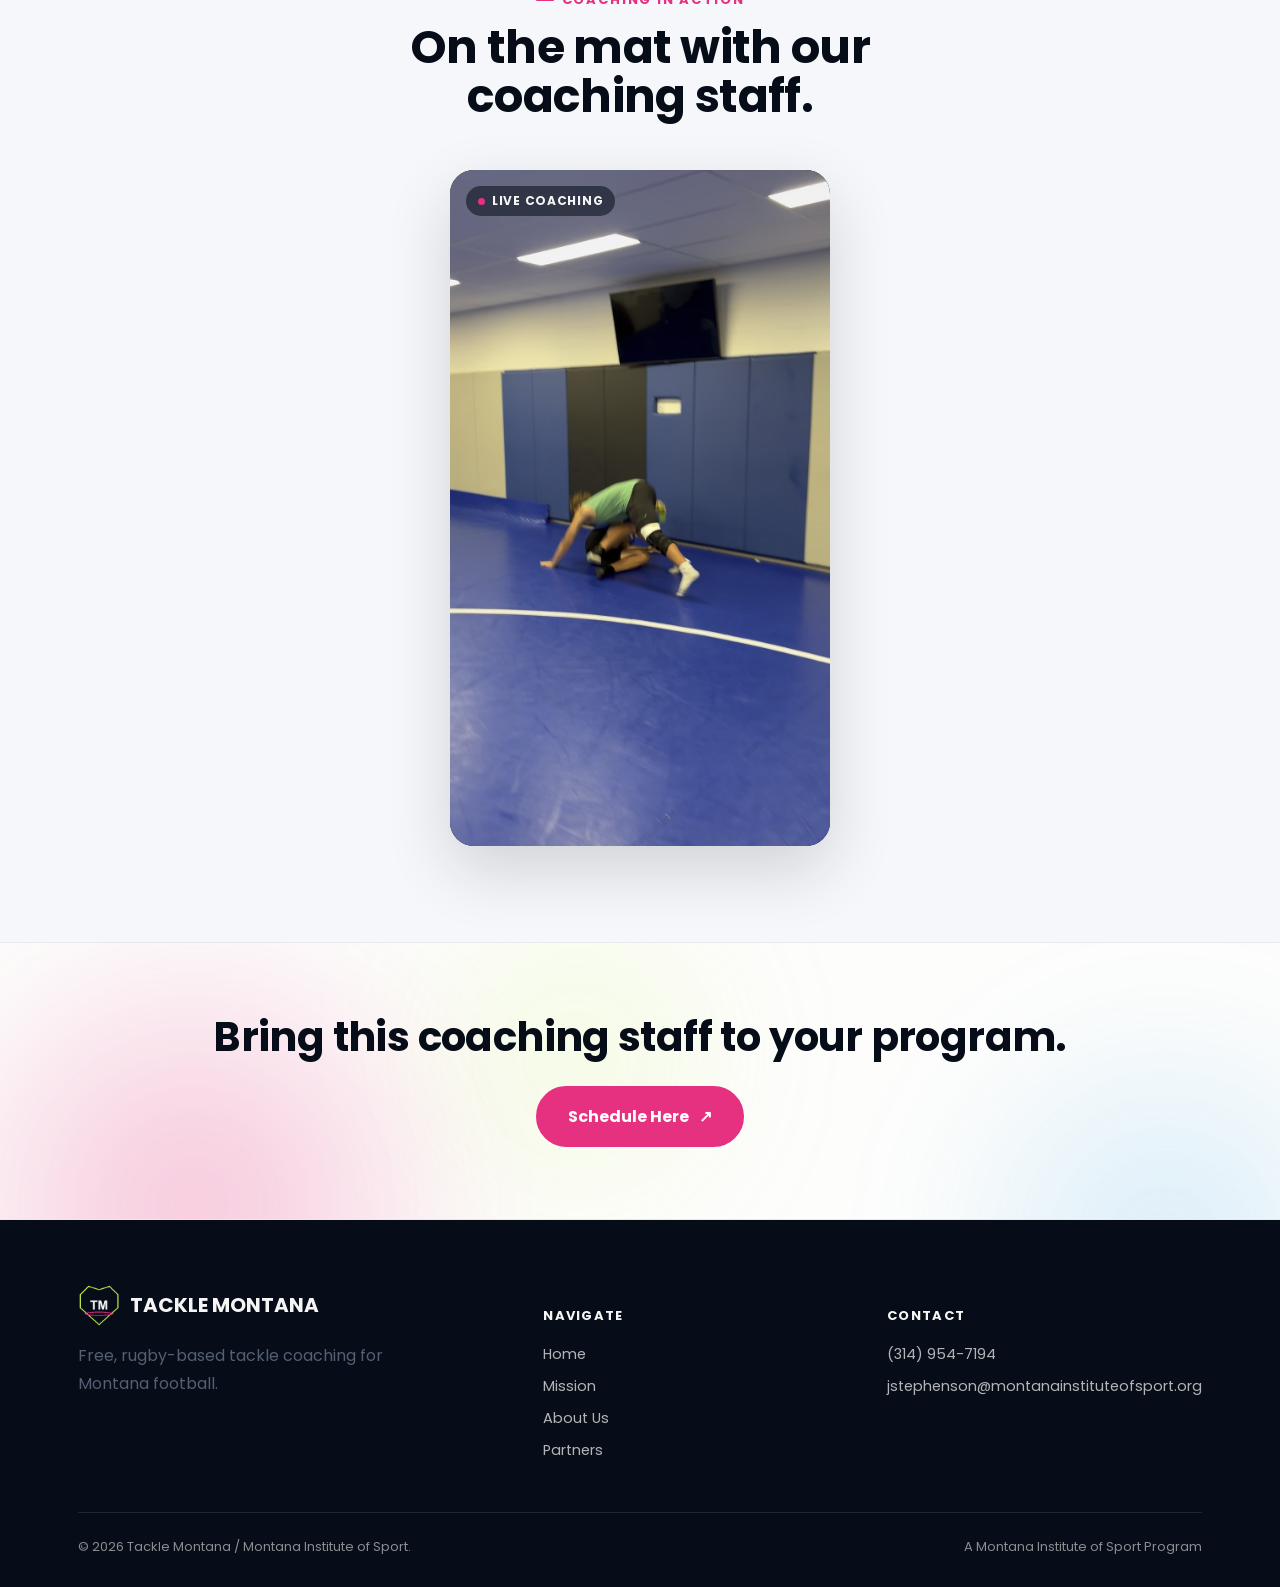
==== commit 549d02cc: "Add second scroll-triggered video to the team page Convert IMG_7278.MOV (a live mat session clip) th" ====
--- a/about.html
+++ b/about.html
@@ -84,6 +84,19 @@
   </div>
 </section>
 
+<section class="section-pad section-alt">
+  <div class="wrap">
+    <div class="section-head center" data-reveal="up" style="max-width:640px;">
+      <p class="eyebrow" style="justify-content:center;">Coaching In Action</p>
+      <h2>On the mat with our coaching staff.</h2>
+    </div>
+    <div class="video-frame" data-reveal="scale">
+      <span class="video-badge"><span class="dot"></span>Live Coaching</span>
+      <video src="assets/technique_video.mp4" poster="assets/technique_video_poster.jpg" muted loop playsinline preload="metadata"></video>
+    </div>
+  </div>
+</section>
+
 <section class="cta-band">
   <div class="ambient"><span></span><span></span><span></span></div>
   <div class="wrap" data-reveal="up" style="position:relative; z-index:1;">
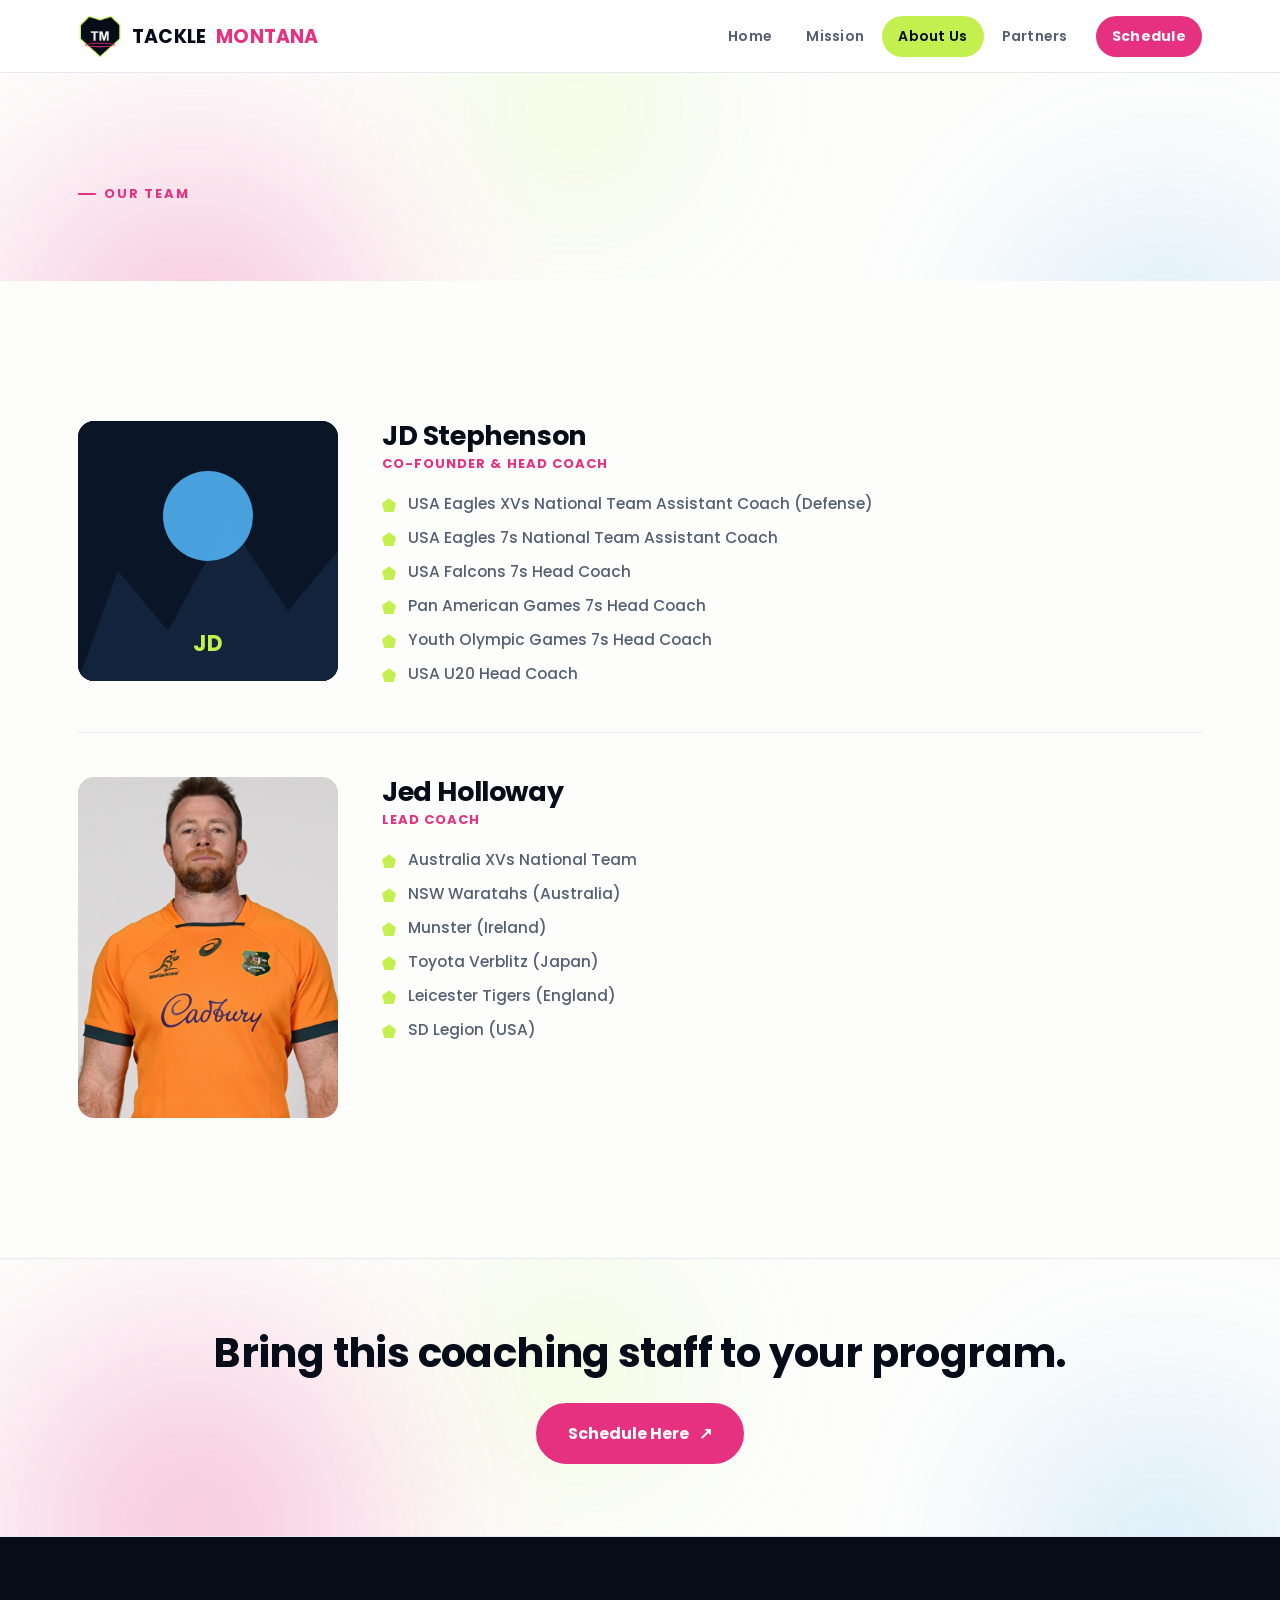
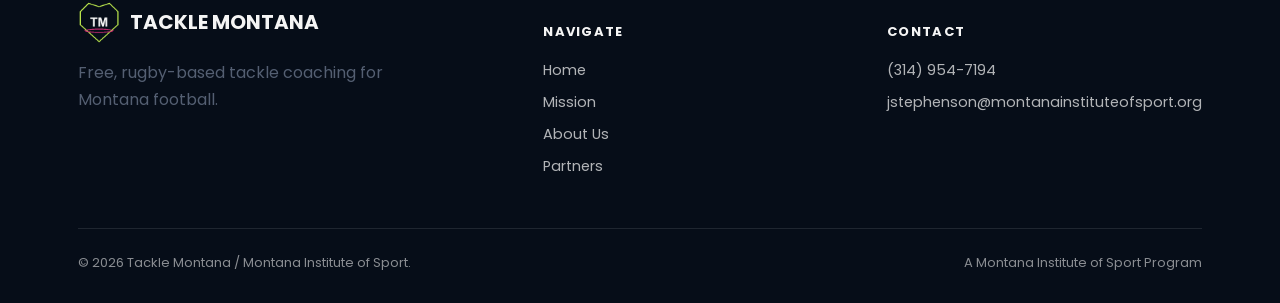
==== commit 47aded90: "Trim hero copy across pages, drop redundant sections Homepage: remove the eyebrow tagline above the " ====
--- a/about.html
+++ b/about.html
@@ -32,8 +32,6 @@
   <div class="ambient"><span></span><span></span><span></span></div>
   <div class="wrap" style="position:relative; z-index:1;">
     <p class="eyebrow" data-reveal="up">Our Team</p>
-    <h1 data-reveal="up">Coached at the highest level rugby has to offer.</h1>
-    <p class="lead" data-reveal="up">Tackle Montana is led by coaches with national-team and professional rugby pedigree — experience they bring straight to the practice field with your program.</p>
   </div>
 </section>
 
@@ -84,19 +82,6 @@
   </div>
 </section>
 
-<section class="section-pad section-alt">
-  <div class="wrap">
-    <div class="section-head center" data-reveal="up" style="max-width:640px;">
-      <p class="eyebrow" style="justify-content:center;">Coaching In Action</p>
-      <h2>On the mat with our coaching staff.</h2>
-    </div>
-    <div class="video-frame" data-reveal="scale">
-      <span class="video-badge"><span class="dot"></span>Live Coaching</span>
-      <video src="assets/technique_video.mp4" poster="assets/technique_video_poster.jpg" muted loop playsinline preload="metadata"></video>
-    </div>
-  </div>
-</section>
-
 <section class="cta-band">
   <div class="ambient"><span></span><span></span><span></span></div>
   <div class="wrap" data-reveal="up" style="position:relative; z-index:1;">
--- a/styles.css
+++ b/styles.css
@@ -785,15 +785,26 @@
 /* ============================================
    SCROLL VIDEO
    ============================================ */
+.video-grid {
+  display: flex;
+  justify-content: center;
+  align-items: flex-start;
+  flex-wrap: wrap;
+  gap: 28px;
+}
+.video-grid .video-frame { margin: 0; }
+
 .video-frame {
   position: relative;
   max-width: 380px;
+  width: 100%;
   margin: 0 auto;
   border-radius: var(--radius-lg);
   overflow: hidden;
   box-shadow: var(--shadow-lg);
   background: var(--navy-deep);
 }
+.video-grid .video-frame { max-width: 320px; }
 .video-frame video {
   display: block;
   width: 100%;
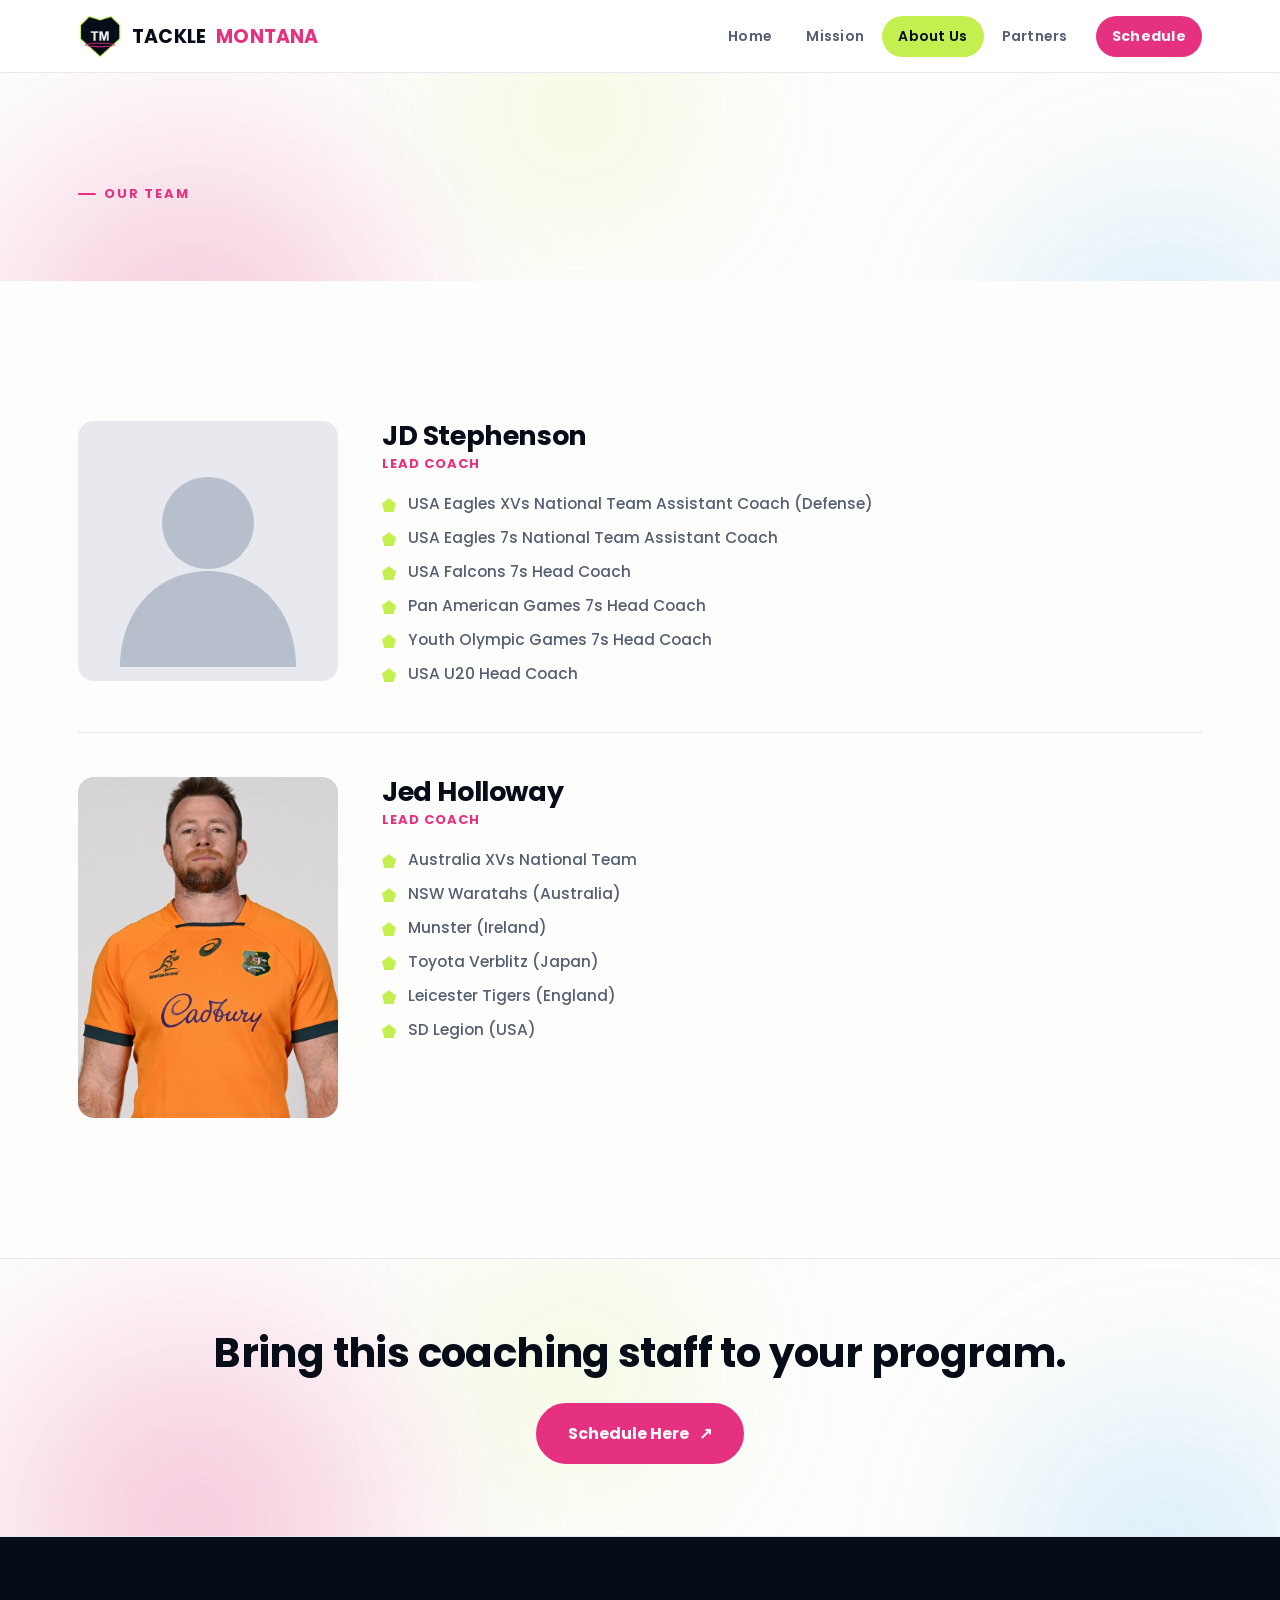
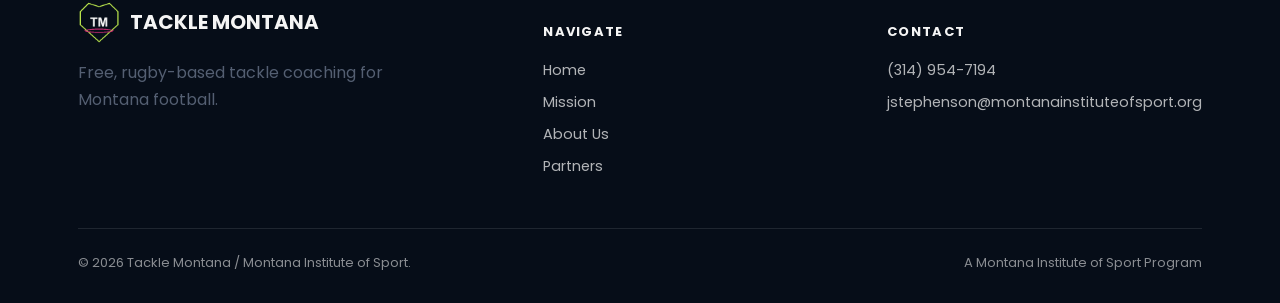
==== commit 4ab0a9ff: "Mission page reorder + testimonial removal, plain avatar, no hero crosses Mission: move "Two ways to" ====
--- a/about.html
+++ b/about.html
@@ -40,16 +40,14 @@
 
     <div class="bio r-item" data-reveal="up">
       <div>
-        <svg viewBox="0 0 260 260" style="border-radius:16px; background:var(--navy);">
-          <rect width="260" height="260" fill="#0A1628"/>
-          <polygon points="0,260 40,150 90,210 150,100 210,190 260,130 260,260" fill="#13233B"/>
-          <circle cx="130" cy="95" r="45" fill="#4FB0F0" opacity="0.9"/>
-          <text x="130" y="230" text-anchor="middle" fill="#C3F04F" font-family="Poppins" font-weight="700" font-size="22">JD</text>
+        <svg viewBox="0 0 260 260" style="border-radius:16px; background:#E7E9EF;">
+          <circle cx="130" cy="102" r="46" fill="#B7BFCC"/>
+          <path d="M42 246c0-58 39-96 88-96s88 38 88 96" fill="#B7BFCC"/>
         </svg>
       </div>
       <div>
         <h3>JD Stephenson</h3>
-        <span class="role">Co-Founder &amp; Head Coach</span>
+        <span class="role">Lead Coach</span>
         <ul class="achieve-list">
           <li>USA Eagles XVs National Team Assistant Coach (Defense)</li>
           <li>USA Eagles 7s National Team Assistant Coach</li>
--- a/styles.css
+++ b/styles.css
@@ -374,13 +374,6 @@
     var(--paper);
   will-change: transform;
 }
-.hero-bg::after {
-  content: "";
-  position: absolute;
-  inset: 0;
-  background-image: url("data:image/svg+xml,%3Csvg xmlns='http://www.w3.org/2000/svg' width='120' height='120'%3E%3Cg stroke='%23060D18' stroke-opacity='0.07' stroke-width='2' stroke-linecap='round'%3E%3Cpath d='M20 14v12M14 20h12'/%3E%3Cpath d='M100 60v12M94 66h12'/%3E%3Cpath d='M56 100v12M50 106h12'/%3E%3C/g%3E%3C/svg%3E");
-  background-size: 120px 120px;
-}
 .hero-inner {
   position: relative;
   z-index: 2;
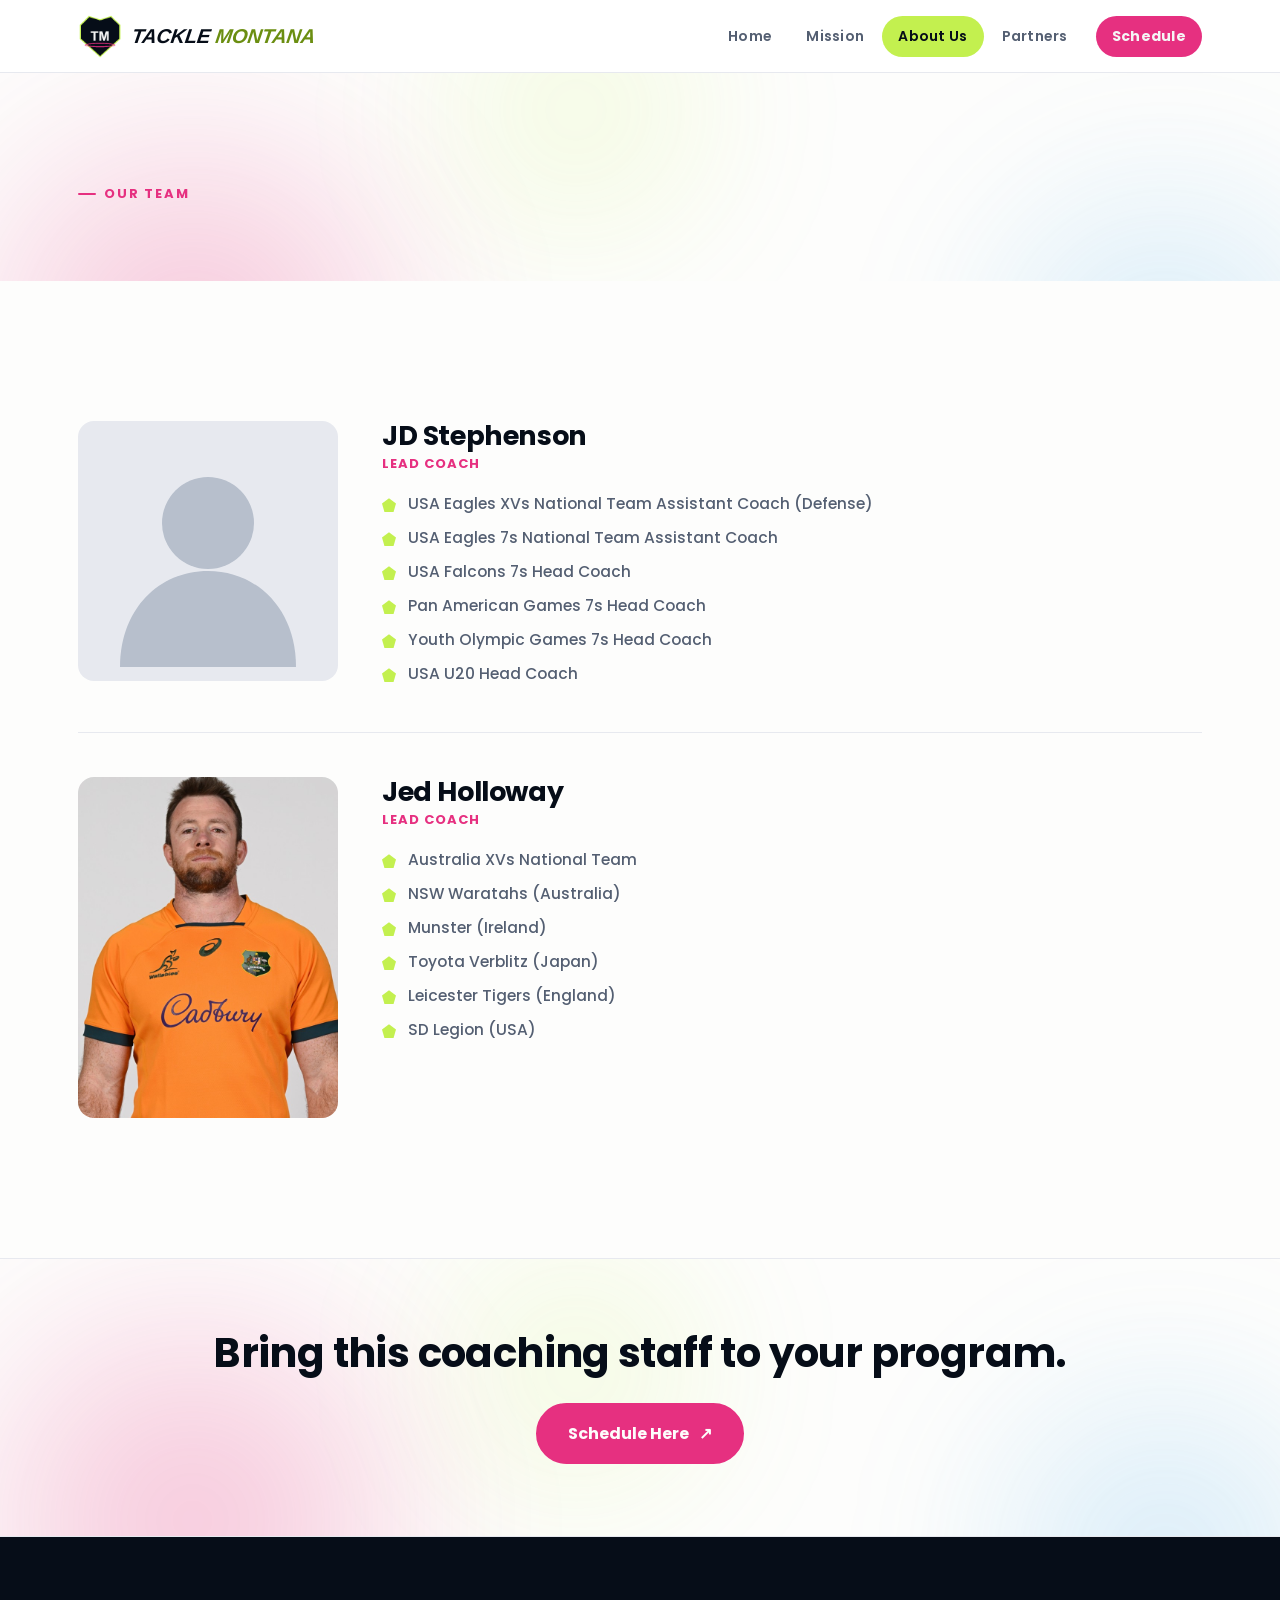
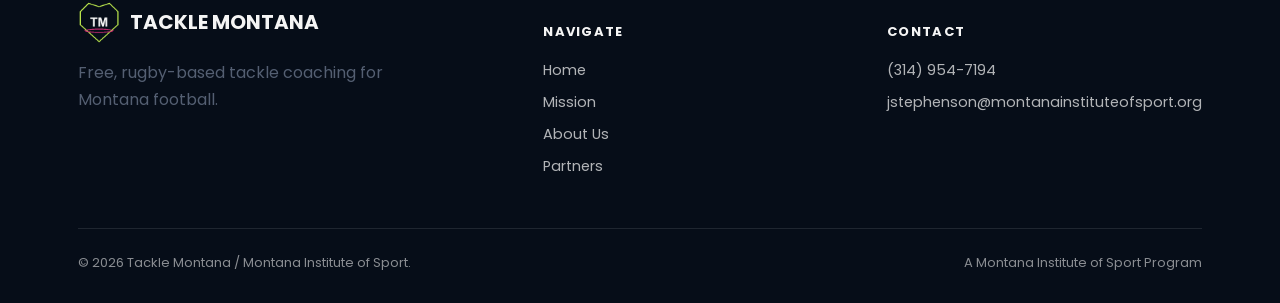
==== commit 17517368: "Fix off-center stats bar, restyle nav wordmark to match logo, re-stabilize video with sharper output" ====
--- a/about.html
+++ b/about.html
@@ -14,7 +14,7 @@
 
 <header class="site-header">
   <nav class="nav">
-    <a href="index.html" class="nav-brand"><img src="assets/logo_badge.png" alt="Tackle Montana logo">TACKLE <span class="accent">MONTANA</span></a>
+    <a href="index.html" class="nav-brand"><img src="assets/logo_badge.png" alt="Tackle Montana logo"><span class="brand-text">TACKLE <span class="accent">MONTANA</span></span></a>
     <button class="nav-toggle" aria-label="Toggle menu" aria-expanded="false">☰</button>
     <div class="nav-links">
       <a href="index.html">Home</a>
--- a/styles.css
+++ b/styles.css
@@ -189,14 +189,19 @@
   display: flex;
   align-items: center;
   gap: 10px;
+  color: var(--navy-deep);
+}
+.nav-brand img { height: 44px; width: auto; }
+.nav-brand .brand-text {
   font-family: var(--font-display);
-  color: var(--navy-deep);
-  font-size: 19px;
-  font-weight: 700;
-  letter-spacing: 0.01em;
-}
-.nav-brand img { height: 44px; width: auto; }
-.nav-brand span.accent { color: var(--pink); }
+  font-size: 20px;
+  font-weight: 800;
+  letter-spacing: -0.01em;
+  font-style: italic;
+  transform: skew(-8deg);
+  display: inline-block;
+}
+.nav-brand span.accent { color: var(--lime-deep); }
 
 .nav-links {
   display: flex;
@@ -431,14 +436,16 @@
    STAT STRIP
    ============================================ */
 .stats {
+  background: var(--paper);
+  border-top: 1px solid var(--line);
+  border-bottom: 1px solid var(--line);
+  position: relative;
+  z-index: 2;
+}
+.stats .wrap {
   display: grid;
   grid-template-columns: repeat(3, 1fr);
   gap: 24px;
-  background: var(--paper);
-  border-top: 1px solid var(--line);
-  border-bottom: 1px solid var(--line);
-  position: relative;
-  z-index: 2;
 }
 .stat {
   text-align: center;
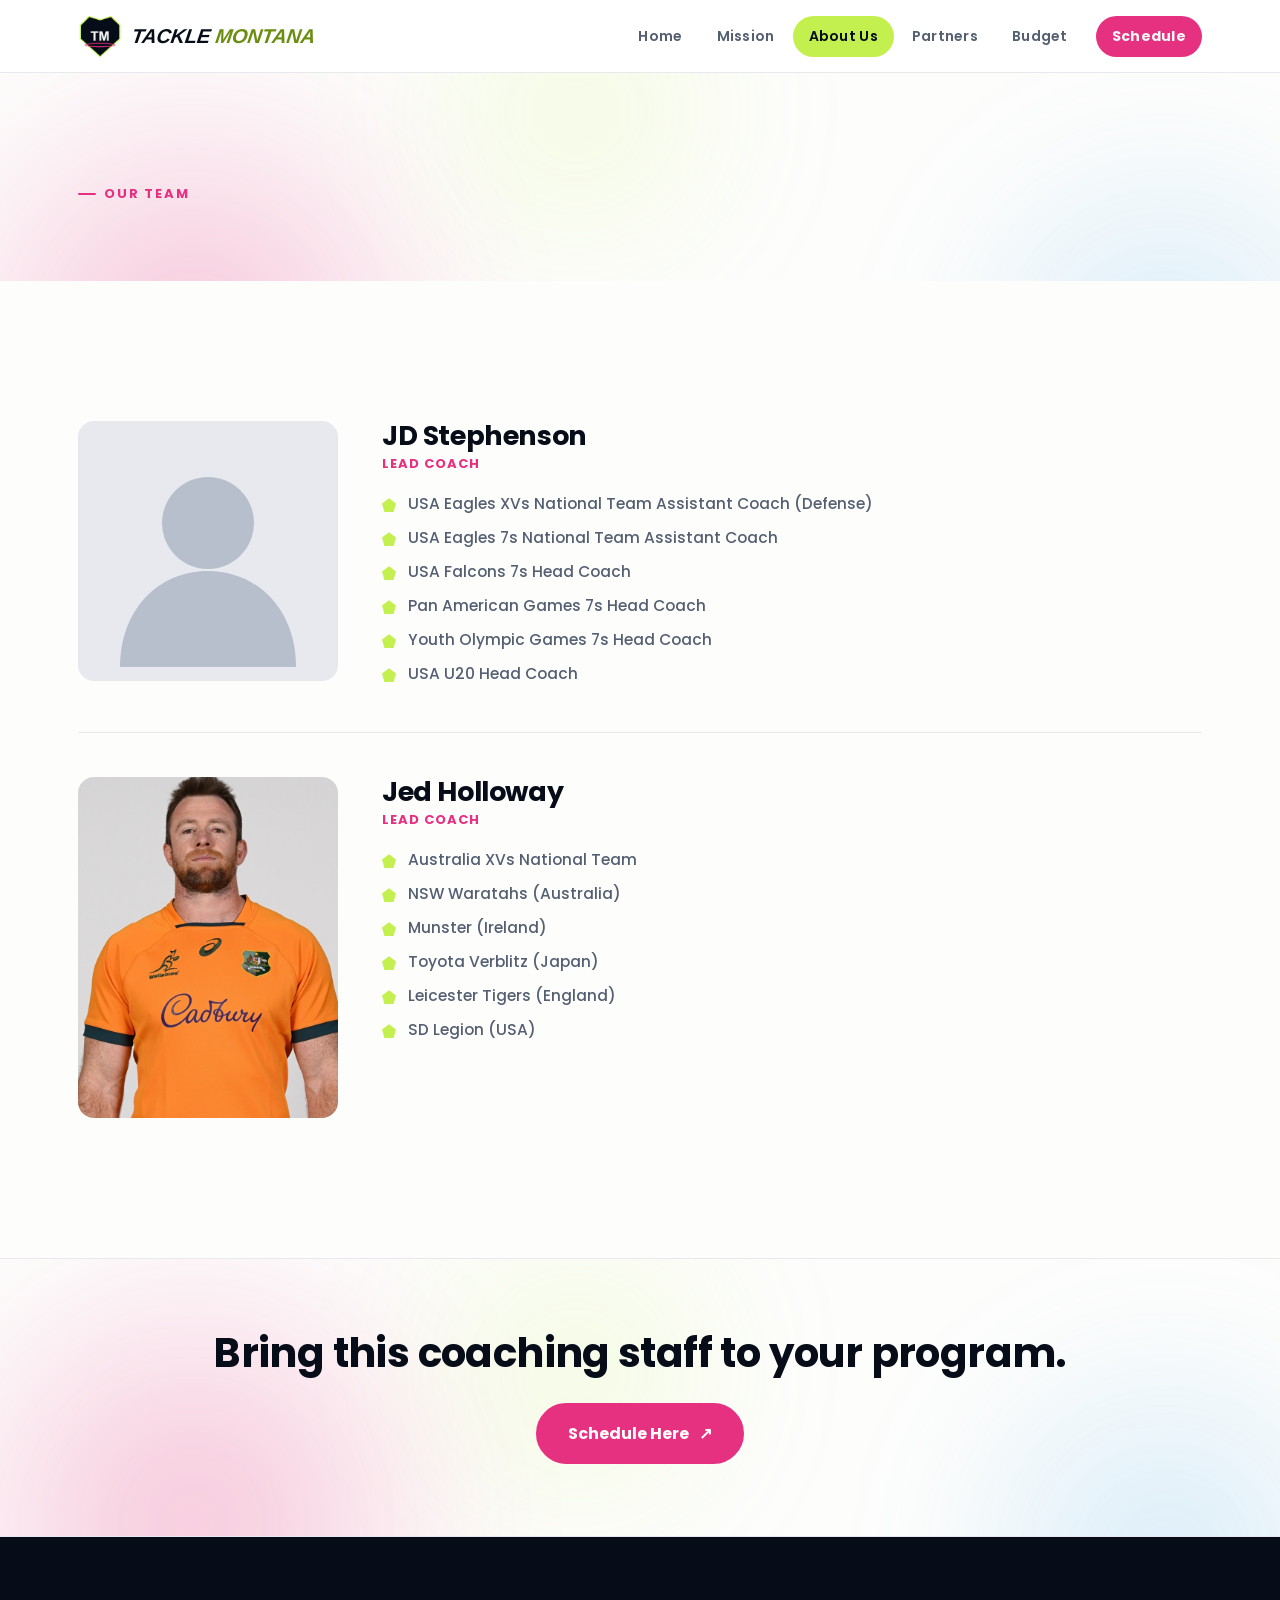
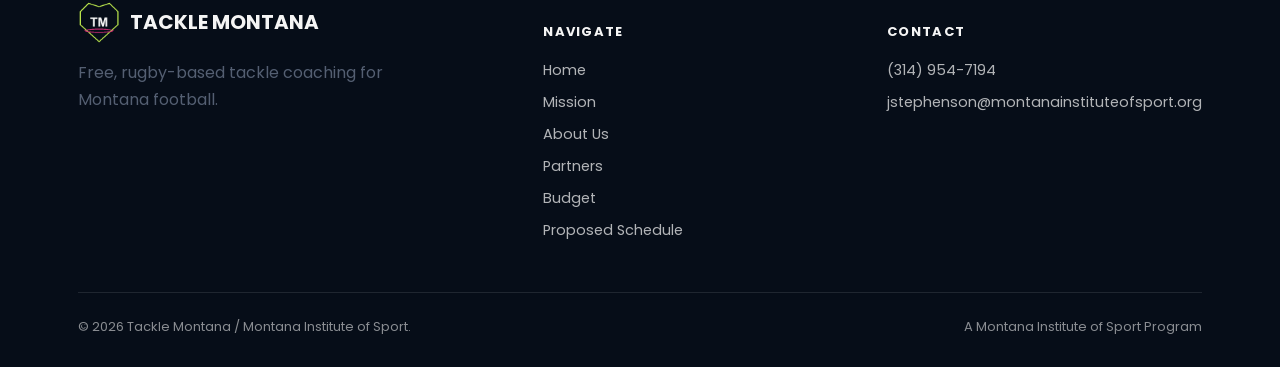
==== commit 358e2fb6: "Add Budget and Proposed Schedule pages with an expandable cost breakdown Budget page presents the ~$" ====
--- a/about.html
+++ b/about.html
@@ -21,6 +21,7 @@
       <a href="mission.html">Mission</a>
       <a href="about.html" class="active">About Us</a>
       <a href="partners.html">Partners</a>
+      <a href="pricing.html">Budget</a>
       <a href="https://docs.google.com/forms/u/3/d/e/1FAIpQLSf6CSPPVzXjGWTdhNy8_GK6WcX5dSI_mU9gvmukcVmK6zs5qw/viewform?usp=header" class="nav-cta" target="_blank" rel="noopener">Schedule</a>
     </div>
   </nav>
@@ -103,7 +104,10 @@
         <a href="mission.html">Mission</a>
         <a href="about.html">About Us</a>
         <a href="partners.html">Partners</a>
+        <a href="pricing.html">Budget</a>
+        <a href="schedule.html">Proposed Schedule</a>
       </div>
+
       <div class="footer-col">
         <h5>Contact</h5>
         <a href="tel:3149547194">(314) 954-7194</a>
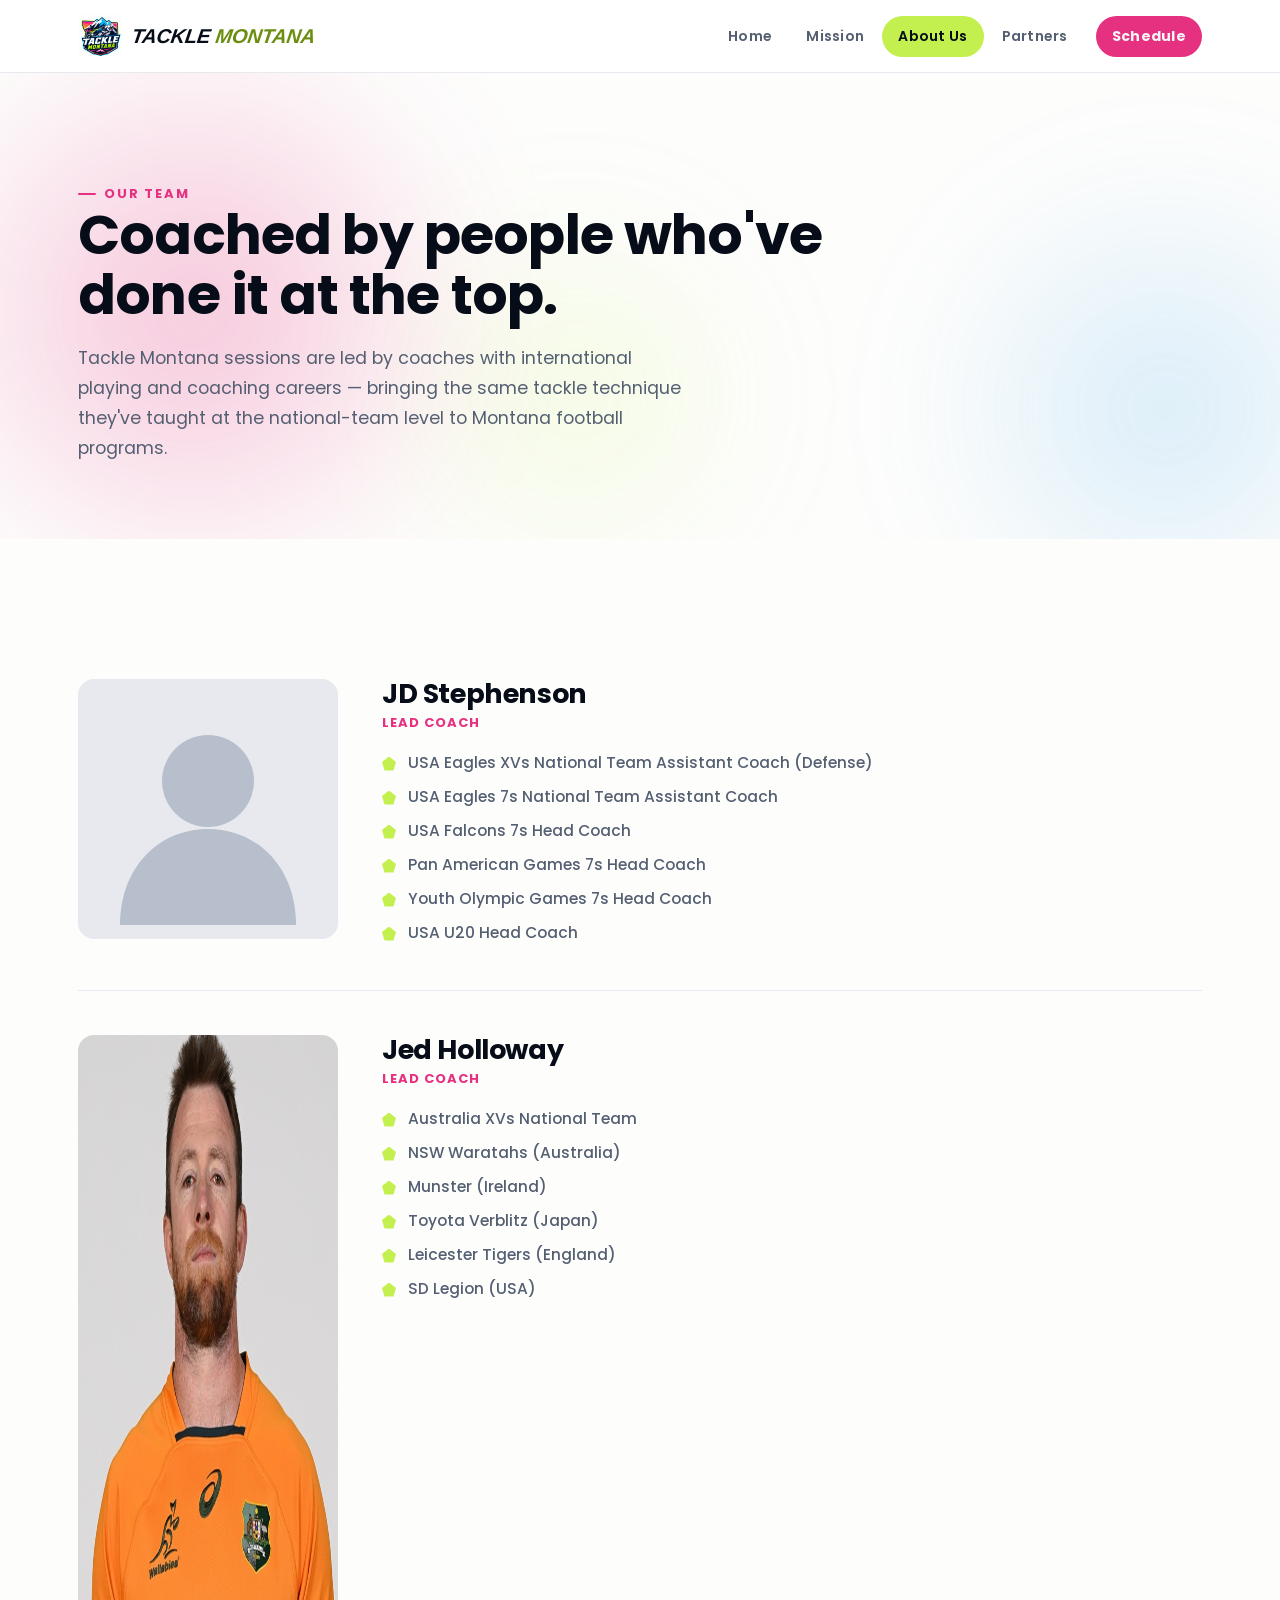
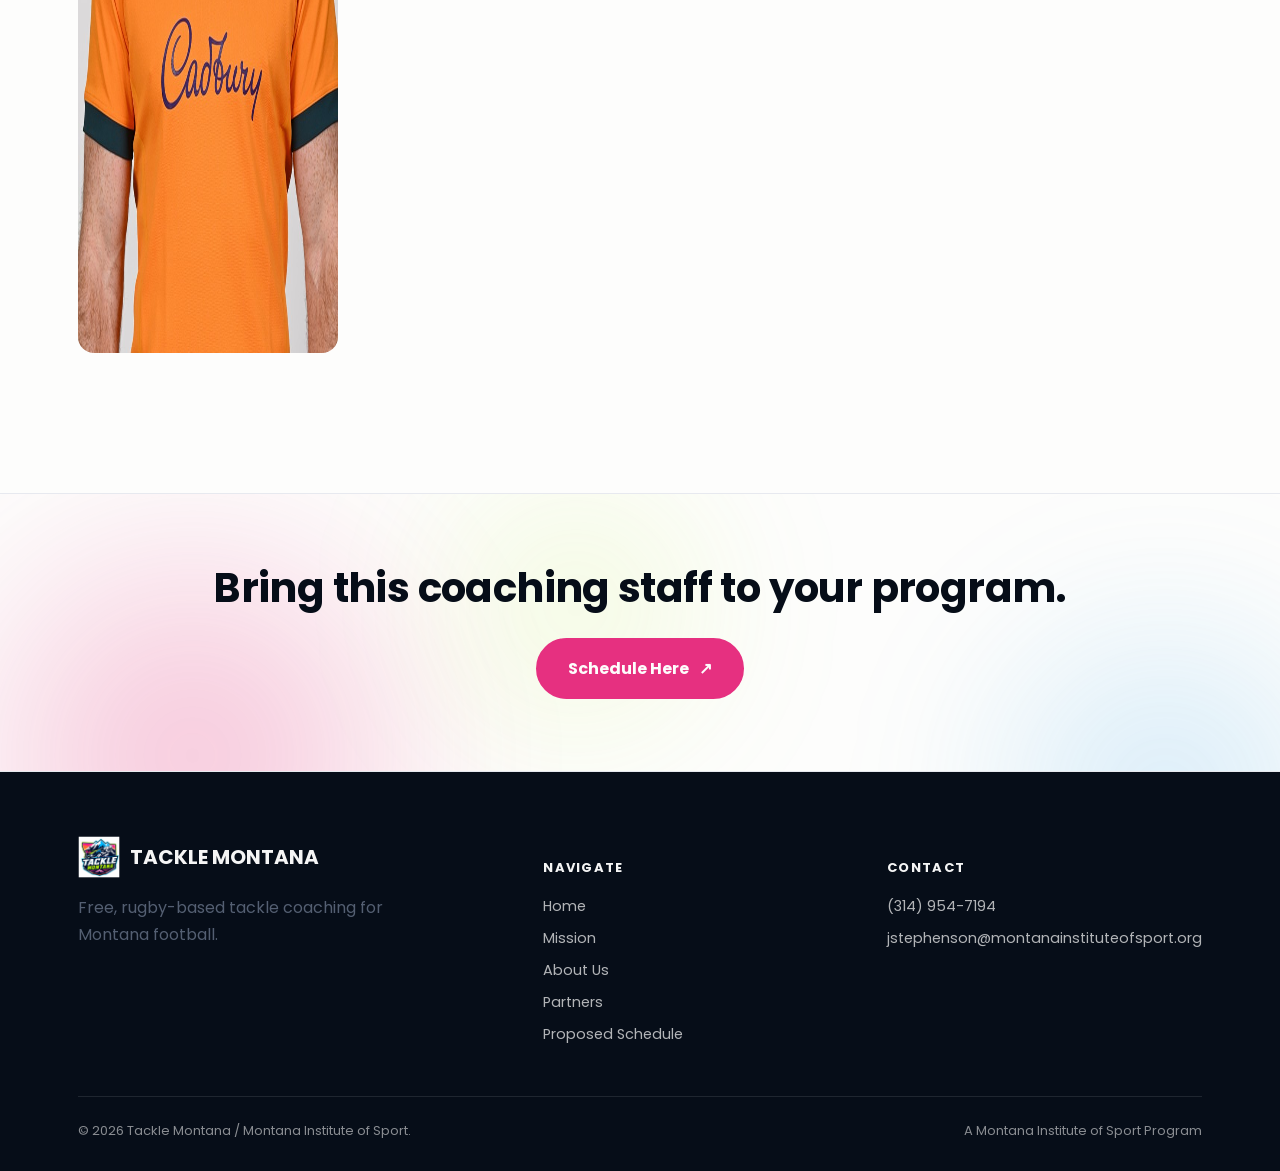
==== commit 2eccf970: "Publish site redesign and remove all budget content Go live with the current redesign (styles, scrip" ====
--- a/about.html
+++ b/about.html
@@ -9,39 +9,55 @@
 <link rel="preconnect" href="https://fonts.gstatic.com" crossorigin>
 <link href="https://fonts.googleapis.com/css2?family=Poppins:wght@400;500;600;700;800&display=swap" rel="stylesheet">
 <link rel="stylesheet" href="styles.css">
+<link rel="icon" href="favicon.png" type="image/png">
+<link rel="apple-touch-icon" href="favicon.png">
+<meta name="theme-color" content="#060D18">
+<link rel="canonical" href="https://www.tacklemontana.org/about.html">
+<meta property="og:type" content="website">
+<meta property="og:site_name" content="Tackle Montana">
+<meta property="og:title" content="Our Team — Tackle Montana">
+<meta property="og:description" content="Meet the coaches behind Tackle Montana — international rugby coaches bringing elite-level tackle technique to Montana football programs.">
+<meta property="og:url" content="https://www.tacklemontana.org/about.html">
+<meta property="og:image" content="https://www.tacklemontana.org/assets/og_cover.jpg">
+<meta property="og:image:alt" content="Tackle Montana coaches running an on-field session with a Montana high school football team">
+<meta name="twitter:card" content="summary_large_image">
+<script>document.documentElement.classList.add('js');</script>
 </head>
 <body>
 
+<a class="skip-link" href="#main">Skip to content</a>
+
 <header class="site-header">
   <nav class="nav">
-    <a href="index.html" class="nav-brand"><img src="assets/logo_badge.png" alt="Tackle Montana logo"><span class="brand-text">TACKLE <span class="accent">MONTANA</span></span></a>
+    <a href="index.html" class="nav-brand"><img src="assets/logo_badge_sm.png" alt="" width="44" height="44"><span class="brand-text">TACKLE <span class="accent">MONTANA</span></span></a>
     <button class="nav-toggle" aria-label="Toggle menu" aria-expanded="false">☰</button>
     <div class="nav-links">
       <a href="index.html">Home</a>
       <a href="mission.html">Mission</a>
       <a href="about.html" class="active">About Us</a>
       <a href="partners.html">Partners</a>
-      <a href="pricing.html">Budget</a>
       <a href="https://docs.google.com/forms/u/3/d/e/1FAIpQLSf6CSPPVzXjGWTdhNy8_GK6WcX5dSI_mU9gvmukcVmK6zs5qw/viewform?usp=header" class="nav-cta" target="_blank" rel="noopener">Schedule</a>
     </div>
   </nav>
 </header>
 
-<main>
+<main id="main">
 
 <section class="page-hero">
   <div class="ambient"><span></span><span></span><span></span></div>
-  <div class="wrap" style="position:relative; z-index:1;">
+  <div class="wrap">
     <p class="eyebrow" data-reveal="up">Our Team</p>
+    <h1 data-reveal="up">Coached by people who've done it at the top.</h1>
+    <p class="lead" data-reveal="up">Tackle Montana sessions are led by coaches with international playing and coaching careers — bringing the same tackle technique they've taught at the national-team level to Montana football programs.</p>
   </div>
 </section>
 
 <section class="section-pad">
   <div class="wrap">
 
-    <div class="bio r-item" data-reveal="up">
+    <div class="bio" data-reveal="up">
       <div>
-        <svg viewBox="0 0 260 260" style="border-radius:16px; background:#E7E9EF;">
+        <svg class="bio-placeholder" viewBox="0 0 260 260" role="img" aria-label="Portrait coming soon">
           <circle cx="130" cy="102" r="46" fill="#B7BFCC"/>
           <path d="M42 246c0-58 39-96 88-96s88 38 88 96" fill="#B7BFCC"/>
         </svg>
@@ -60,9 +76,9 @@
       </div>
     </div>
 
-    <div class="bio r-item" data-reveal="up">
+    <div class="bio" data-reveal="up">
       <div>
-        <img src="assets/jed_holloway.jpg" alt="Coach Jed Holloway addressing Gallatin Raptors players during a training session">
+        <img src="assets/jed_holloway.jpg" alt="Coach Jed Holloway addressing Gallatin Raptors players during a training session" width="700" height="918" loading="lazy" decoding="async">
       </div>
       <div>
         <h3>Jed Holloway</h3>
@@ -83,7 +99,7 @@
 
 <section class="cta-band">
   <div class="ambient"><span></span><span></span><span></span></div>
-  <div class="wrap" data-reveal="up" style="position:relative; z-index:1;">
+  <div class="wrap" data-reveal="up">
     <h2>Bring this coaching staff to your program.</h2>
     <a href="https://docs.google.com/forms/u/3/d/e/1FAIpQLSf6CSPPVzXjGWTdhNy8_GK6WcX5dSI_mU9gvmukcVmK6zs5qw/viewform?usp=header" class="btn btn-pink" target="_blank" rel="noopener">Schedule Here <span class="arrow">↗</span></a>
   </div>
@@ -95,8 +111,8 @@
   <div class="wrap">
     <div class="footer-grid">
       <div>
-        <div class="footer-brand"><img src="assets/logo_badge.png" alt="Tackle Montana logo">TACKLE MONTANA</div>
-        <p style="max-width:320px;">Free, rugby-based tackle coaching for Montana football.</p>
+        <div class="footer-brand"><img src="assets/logo_badge_sm.png" alt="" width="42" height="42" loading="lazy" decoding="async">TACKLE MONTANA</div>
+        <p class="footer-blurb">Free, rugby-based tackle coaching for Montana football.</p>
       </div>
       <div class="footer-col">
         <h5>Navigate</h5>
@@ -104,7 +120,6 @@
         <a href="mission.html">Mission</a>
         <a href="about.html">About Us</a>
         <a href="partners.html">Partners</a>
-        <a href="pricing.html">Budget</a>
         <a href="schedule.html">Proposed Schedule</a>
       </div>
 
--- a/styles.css
+++ b/styles.css
@@ -14,6 +14,9 @@
   --pink:        #E63080;
   --pink-rgb:    230, 48, 128;
   --orange:      #E67A40;
+  /* Ledger accent, used by the Budget + Proposed Schedule proposal pages. */
+  --gold:        #AD8A3D;
+  --gold-soft:   rgba(173, 138, 61, 0.12);
   --white:       #F5F5F5;
   --paper:       #FDFDFC;
   --ink:         #10182B;
@@ -67,11 +70,35 @@
 ul { margin: 0; padding: 0; list-style: none; }
 button { font: inherit; }
 
+/* Positioned by default so content always stacks above a section's .ambient
+   blobs (which sit at z-index 0) without per-page inline styles. */
 .wrap {
+  position: relative;
+  z-index: 1;
   max-width: var(--container);
   margin: 0 auto;
   padding: 0 28px;
 }
+
+/* Keyboard users land here first; visually hidden until focused. */
+.skip-link {
+  position: absolute;
+  top: 8px;
+  left: 8px;
+  z-index: 200;
+  padding: 12px 20px;
+  border-radius: 100px;
+  background: var(--navy-deep);
+  color: var(--white);
+  font-weight: 700;
+  font-size: 14px;
+  transform: translateY(-140%);
+  transition: transform .25s var(--ease);
+}
+.skip-link:focus-visible { transform: translateY(0); }
+
+/* Clears the sticky header when the skip link jumps to content. */
+#main { scroll-margin-top: 88px; }
 
 h1, h2, h3, h4 {
   font-family: var(--font-display);
@@ -260,13 +287,17 @@
     transform: translateY(-12px);
     opacity: 0;
     pointer-events: none;
-    transition: opacity .3s var(--ease), transform .3s var(--ease);
+    /* visibility (not just opacity) so the closed menu leaves the tab order —
+       otherwise keyboard users tab through invisible links. */
+    visibility: hidden;
+    transition: opacity .3s var(--ease), transform .3s var(--ease), visibility .3s;
     border-top: 1px solid var(--line);
   }
   .nav-links.open {
     opacity: 1;
     transform: translateY(0);
     pointer-events: auto;
+    visibility: visible;
   }
   .nav-links a { padding: 16px 14px; font-size: 17px; border-radius: 10px; }
   .nav-links a.active { background: rgba(195,240,79,0.25); color: var(--navy-deep); }
@@ -314,13 +345,6 @@
 .btn-pink { background: var(--pink); color: var(--paper); border-color: var(--pink); }
 .btn-pink:hover { background: #ff4795; border-color: #ff4795; box-shadow: 0 16px 36px rgba(var(--pink-rgb), 0.35); }
 
-.btn-outline {
-  background: transparent;
-  color: var(--white);
-  border-color: rgba(245,245,245,0.5);
-}
-.btn-outline:hover { background: rgba(245,245,245,0.1); border-color: var(--white); }
-
 .btn-dark { background: var(--navy-deep); color: var(--white); border-color: var(--navy-deep); }
 .btn-dark:hover { background: var(--navy); box-shadow: var(--shadow-md); }
 
@@ -340,19 +364,21 @@
 section { position: relative; }
 .section-pad { padding: var(--section-pad) 0; }
 .section-pad-sm { padding: var(--section-pad-sm) 0; }
-.section-dark {
-  background: var(--paper);
-  color: var(--ink);
-}
-.section-dark p { color: var(--ink-soft); }
-.section-dark .eyebrow { color: var(--pink); }
 .section-alt { background: #F6F7FA; }
+/* Clips the drifting .ambient blobs to the section that owns them. */
+.section-ambient { overflow: hidden; }
 
 .section-head {
   max-width: 640px;
   margin-bottom: 48px;
 }
 .section-head.center { margin-left: auto; margin-right: auto; text-align: center; }
+.center { text-align: center; }
+/* Eyebrow on a light band where pink would fight the surrounding navy type. */
+.eyebrow-ink { color: var(--navy-deep); }
+/* h1 included so a page whose lead heading IS the section head (partners.html)
+   can use the correct element without changing how it looks. */
+.section-head h1,
 .section-head h2 {
   font-size: clamp(30px, 2.2vw + 20px, 46px);
   margin-top: 12px;
@@ -405,33 +431,6 @@
   margin-top: 36px;
   flex-wrap: wrap;
 }
-.scroll-cue {
-  position: absolute;
-  bottom: 28px;
-  left: 50%;
-  transform: translateX(-50%);
-  z-index: 2;
-  display: flex;
-  flex-direction: column;
-  align-items: center;
-  gap: 8px;
-  color: rgba(6,13,24,0.5);
-  font-size: 11px;
-  letter-spacing: 0.18em;
-  text-transform: uppercase;
-  font-weight: 700;
-}
-.scroll-cue .dot {
-  width: 5px; height: 5px; border-radius: 50%;
-  background: var(--lime);
-  animation: bob 1.8s var(--ease) infinite;
-}
-@keyframes bob {
-  0%, 100% { transform: translateY(0); opacity: 0.4; }
-  50% { transform: translateY(6px); opacity: 1; }
-}
-@media (max-width: 700px) { .scroll-cue { display: none; } }
-
 /* ============================================
    STAT STRIP
    ============================================ */
@@ -472,8 +471,11 @@
   font-weight: 700;
 }
 @media (max-width: 640px) {
-  .stats { grid-template-columns: 1fr; }
-  .stat { border-right: none; border-bottom: 1px solid rgba(255,255,255,.08); }
+  /* The grid lives on .stats .wrap, not .stats — targeting .stats here left
+     three stats crammed into 3 columns on phones. */
+  .stats .wrap { grid-template-columns: 1fr; gap: 0; }
+  .stat { padding: 30px 16px; border-right: none; border-bottom: 1px solid var(--line); }
+  .stat:last-child { border-bottom: none; }
 }
 
 /* ============================================
@@ -485,11 +487,8 @@
   gap: 64px;
   align-items: center;
 }
-.split.reverse { grid-template-columns: 0.95fr 1.05fr; }
-.split.reverse .split-media { order: -1; }
 @media (max-width: 860px) {
-  .split, .split.reverse { grid-template-columns: 1fr; }
-  .split.reverse .split-media { order: 0; }
+  .split { grid-template-columns: 1fr; }
 }
 .split-media { position: relative; }
 .split-media .reveal-clip {
@@ -542,6 +541,10 @@
   border-bottom: 1px solid var(--line);
 }
 .cta-band h2 { color: var(--navy-deep); font-size: clamp(26px, 1.6vw + 20px, 42px); margin-bottom: 28px; }
+
+/* Full-width closing pitch at the foot of the home page. */
+.closing-cta h2 { color: var(--navy-deep); font-size: clamp(26px, 3.4vw, 38px); margin: 12px 0 20px; }
+.closing-cta p { max-width: 520px; margin: 0 auto 28px; }
 
 /* ============================================
    FEATURE CARDS
@@ -662,7 +665,9 @@
   transition: transform .4s var(--ease-spring), background .3s var(--ease);
 }
 .faq-item[open] .faq-icon { transform: rotate(45deg); background: var(--pink); }
-.faq-body {
+/* Collapsed height is JS-owned; without .js the native <details> toggle handles
+   it and the answer must not be pinned to height 0. */
+.js .faq-body {
   overflow: hidden;
   height: 0;
   transition: height .4s var(--ease);
@@ -675,94 +680,51 @@
 
 /* ============================================
    REVEAL ANIMATION SYSTEM
-   ============================================ */
-[data-reveal] {
+
+   Every rule that HIDES something is scoped to .js, which the inline snippet in
+   each <head> sets. If the script fails to load or throws, nothing is hidden and
+   the page reads as plain content — previously a single JS error left every page
+   blank, because these elements start at opacity 0 and only JS brings them back.
+   ============================================ */
+.js [data-reveal] {
   opacity: 0;
   transition: opacity .8s var(--ease-soft), transform .8s var(--ease-soft), filter .8s var(--ease-soft);
   filter: blur(6px);
 }
-[data-reveal="up"] { transform: translateY(36px); }
-[data-reveal="down"] { transform: translateY(-28px); }
-[data-reveal="left"] { transform: translateX(36px); }
-[data-reveal="right"] { transform: translateX(-36px); }
-[data-reveal="scale"] { transform: scale(0.94); }
-[data-reveal="fade"] { transform: none; }
-[data-reveal].in {
+.js [data-reveal="up"] { transform: translateY(36px); }
+.js [data-reveal="down"] { transform: translateY(-28px); }
+.js [data-reveal="left"] { transform: translateX(36px); }
+.js [data-reveal="right"] { transform: translateX(-36px); }
+.js [data-reveal="scale"] { transform: scale(0.94); }
+.js [data-reveal="fade"] { transform: none; }
+.js [data-reveal].in {
   opacity: 1;
   transform: none;
   filter: blur(0);
 }
 
-/* legacy aliases kept for compatibility */
-.reveal { opacity: 0; transform: translateY(28px); transition: opacity .7s var(--ease-soft), transform .7s var(--ease-soft); }
-.reveal.in { opacity: 1; transform: translateY(0); }
-.reveal-stagger.in .r-item { opacity: 1; transform: translateY(0); filter: blur(0); }
-.r-item { opacity: 0; transform: translateY(26px); filter: blur(4px); transition: opacity .7s var(--ease-soft), transform .7s var(--ease-soft), filter .7s var(--ease-soft); }
-.reveal-stagger.in .r-item:nth-child(1) { transition-delay: .05s; }
-.reveal-stagger.in .r-item:nth-child(2) { transition-delay: .15s; }
-.reveal-stagger.in .r-item:nth-child(3) { transition-delay: .25s; }
-.reveal-stagger.in .r-item:nth-child(4) { transition-delay: .35s; }
-
-.reveal-clip {
+/* Staggered children of a .reveal-stagger container. */
+.js .r-item { opacity: 0; transform: translateY(26px); filter: blur(4px); transition: opacity .7s var(--ease-soft), transform .7s var(--ease-soft), filter .7s var(--ease-soft); }
+.js .reveal-stagger.in .r-item { opacity: 1; transform: translateY(0); filter: blur(0); }
+.js .reveal-stagger.in .r-item:nth-child(1) { transition-delay: .05s; }
+.js .reveal-stagger.in .r-item:nth-child(2) { transition-delay: .15s; }
+.js .reveal-stagger.in .r-item:nth-child(3) { transition-delay: .25s; }
+.js .reveal-stagger.in .r-item:nth-child(4) { transition-delay: .35s; }
+.js .reveal-stagger.in .r-item:nth-child(5) { transition-delay: .45s; }
+
+.js .reveal-clip {
   clip-path: inset(0 0 100% 0);
   transition: clip-path 1s var(--ease-soft) .1s;
 }
-.in .reveal-clip { clip-path: inset(0 0 0 0); }
-
-/* ============================================
-   TESTIMONIAL
-   ============================================ */
-.testimonial {
-  position: relative;
-  padding: 120px 0;
-  color: var(--white);
-  overflow: hidden;
-  background: var(--navy-deep);
-}
-.testimonial::before {
-  content: "";
-  position: absolute; inset: -20px;
-  background-image: var(--tbg);
-  background-size: cover;
-  background-position: center 35%;
-  filter: blur(9px) saturate(1.1);
-  transform: scale(1.08);
-}
-.testimonial::after {
-  content: "";
-  position: absolute; inset: 0;
-  background: linear-gradient(90deg, rgba(6,13,24,0.95) 20%, rgba(6,13,24,0.78) 100%);
-}
-.testimonial-inner { position: relative; z-index: 2; max-width: 780px; }
-.testimonial-mark {
-  font-family: var(--font-display);
-  font-size: 96px;
-  color: var(--pink);
-  line-height: .6;
-  display: block;
-  margin-bottom: 10px;
-}
-.testimonial blockquote {
-  font-size: clamp(22px, 1.4vw + 16px, 32px);
-  font-weight: 500;
-  line-height: 1.42;
-  margin: 0;
-  letter-spacing: -0.01em;
-}
-.testimonial cite {
-  display: block;
-  margin-top: 28px;
-  font-style: normal;
-  font-weight: 700;
-  color: var(--lime);
-}
-.testimonial cite span { color: rgba(245,245,245,0.7); font-weight: 400; margin-left: 8px; }
+.js .in .reveal-clip { clip-path: inset(0 0 0 0); }
 
 /* ============================================
    CAROUSEL
    ============================================ */
 .carousel {
   position: relative;
+  max-width: 640px;
+  margin: 0 auto;
   border-radius: var(--radius);
   overflow: hidden;
   box-shadow: var(--shadow-md);
@@ -792,8 +754,6 @@
   flex-wrap: wrap;
   gap: 28px;
 }
-.video-grid .video-frame { margin: 0; }
-
 .video-frame {
   position: relative;
   max-width: 380px;
@@ -804,7 +764,7 @@
   box-shadow: var(--shadow-lg);
   background: var(--navy-deep);
 }
-.video-grid .video-frame { max-width: 320px; }
+.video-grid .video-frame { max-width: 320px; margin: 0; }
 .video-frame video {
   display: block;
   width: 100%;
@@ -852,6 +812,8 @@
 .bio:first-of-type { border-top: none; }
 @media (max-width: 700px) { .bio { grid-template-columns: 1fr; } }
 .bio img { border-radius: var(--radius); }
+/* Neutral silhouette stand-in until a portrait is available. */
+.bio-placeholder { border-radius: var(--radius); background: var(--line); }
 .bio h3 { font-size: 27px; color: var(--navy-deep); margin-bottom: 4px; }
 .bio .role { color: var(--pink); font-weight: 700; font-size: 13px; letter-spacing: .08em; text-transform: uppercase; margin-bottom: 18px; display: block; }
 .achieve-list { display: flex; flex-direction: column; gap: 11px; }
@@ -909,7 +871,8 @@
 }
 @media (max-width: 700px) { .footer-grid { grid-template-columns: 1fr; gap: 30px; } }
 .footer-brand { display: flex; align-items: center; gap: 10px; color: var(--white); font-family: var(--font-display); font-weight: 700; font-size: 20px; margin-bottom: 16px; }
-.footer-brand img { height: 42px; }
+.footer-brand img { height: 42px; width: auto; }
+.footer-blurb { max-width: 320px; }
 .footer-col h5 { color: var(--white); font-size: 13px; letter-spacing: .1em; text-transform: uppercase; margin-bottom: 18px; font-family: var(--font-body); font-weight: 700; }
 .footer-col a, .footer-col p { display: block; font-size: 14.5px; margin-bottom: 11px; color: rgba(245,245,245,0.72); transition: color .25s var(--ease); }
 .footer-col a:hover { color: var(--lime); }
@@ -958,9 +921,39 @@
 .cta-card p { margin-bottom: 24px; }
 
 /* ============================================
+   PROPOSAL PAGES (Budget + Proposed Schedule)
+
+   A restrained navy/gold "ledger" treatment, distinct from the rest of the
+   site's marketing tone. Shared by pricing.html and schedule.html — these rules
+   were previously copy-pasted into a <style> block in both files.
+   ============================================ */
+.budget-hero { background: var(--navy-deep); padding: 96px 0 64px; }
+.budget-hero .eyebrow { color: var(--gold); }
+.budget-hero h1 { color: var(--white); font-size: clamp(34px, 3.4vw + 20px, 58px); max-width: 720px; margin-top: 14px; }
+.budget-hero p.lead { color: rgba(245,245,245,0.72); font-size: 16.5px; max-width: 580px; margin-top: 18px; }
+
+.budget-note {
+  max-width: 760px;
+  margin: 22px auto 0;
+  font-size: 13px;
+  color: var(--ink-faint);
+  font-style: italic;
+  border-left: 3px solid var(--line);
+  padding-left: 14px;
+}
+
+/* Underlined link inside body copy, on light or dark ground. */
+.inline-link { color: var(--navy-deep); text-decoration: underline; }
+.budget-hero .inline-link { color: var(--gold); }
+
+/* ============================================
    PAGE LOAD TRANSITION
    ============================================ */
-body { animation: page-in .5s var(--ease-soft) both; }
+/* 'backwards', not 'both': 'both' retains the final keyframe, leaving an
+   identity transform on <body> forever, which makes it a containing block for
+   every position:fixed descendant (the mobile nav panel). The intro looks the
+   same either way. */
+body { animation: page-in .5s var(--ease-soft) backwards; }
 @keyframes page-in {
   from { opacity: 0; transform: translateY(8px); }
   to { opacity: 1; transform: translateY(0); }
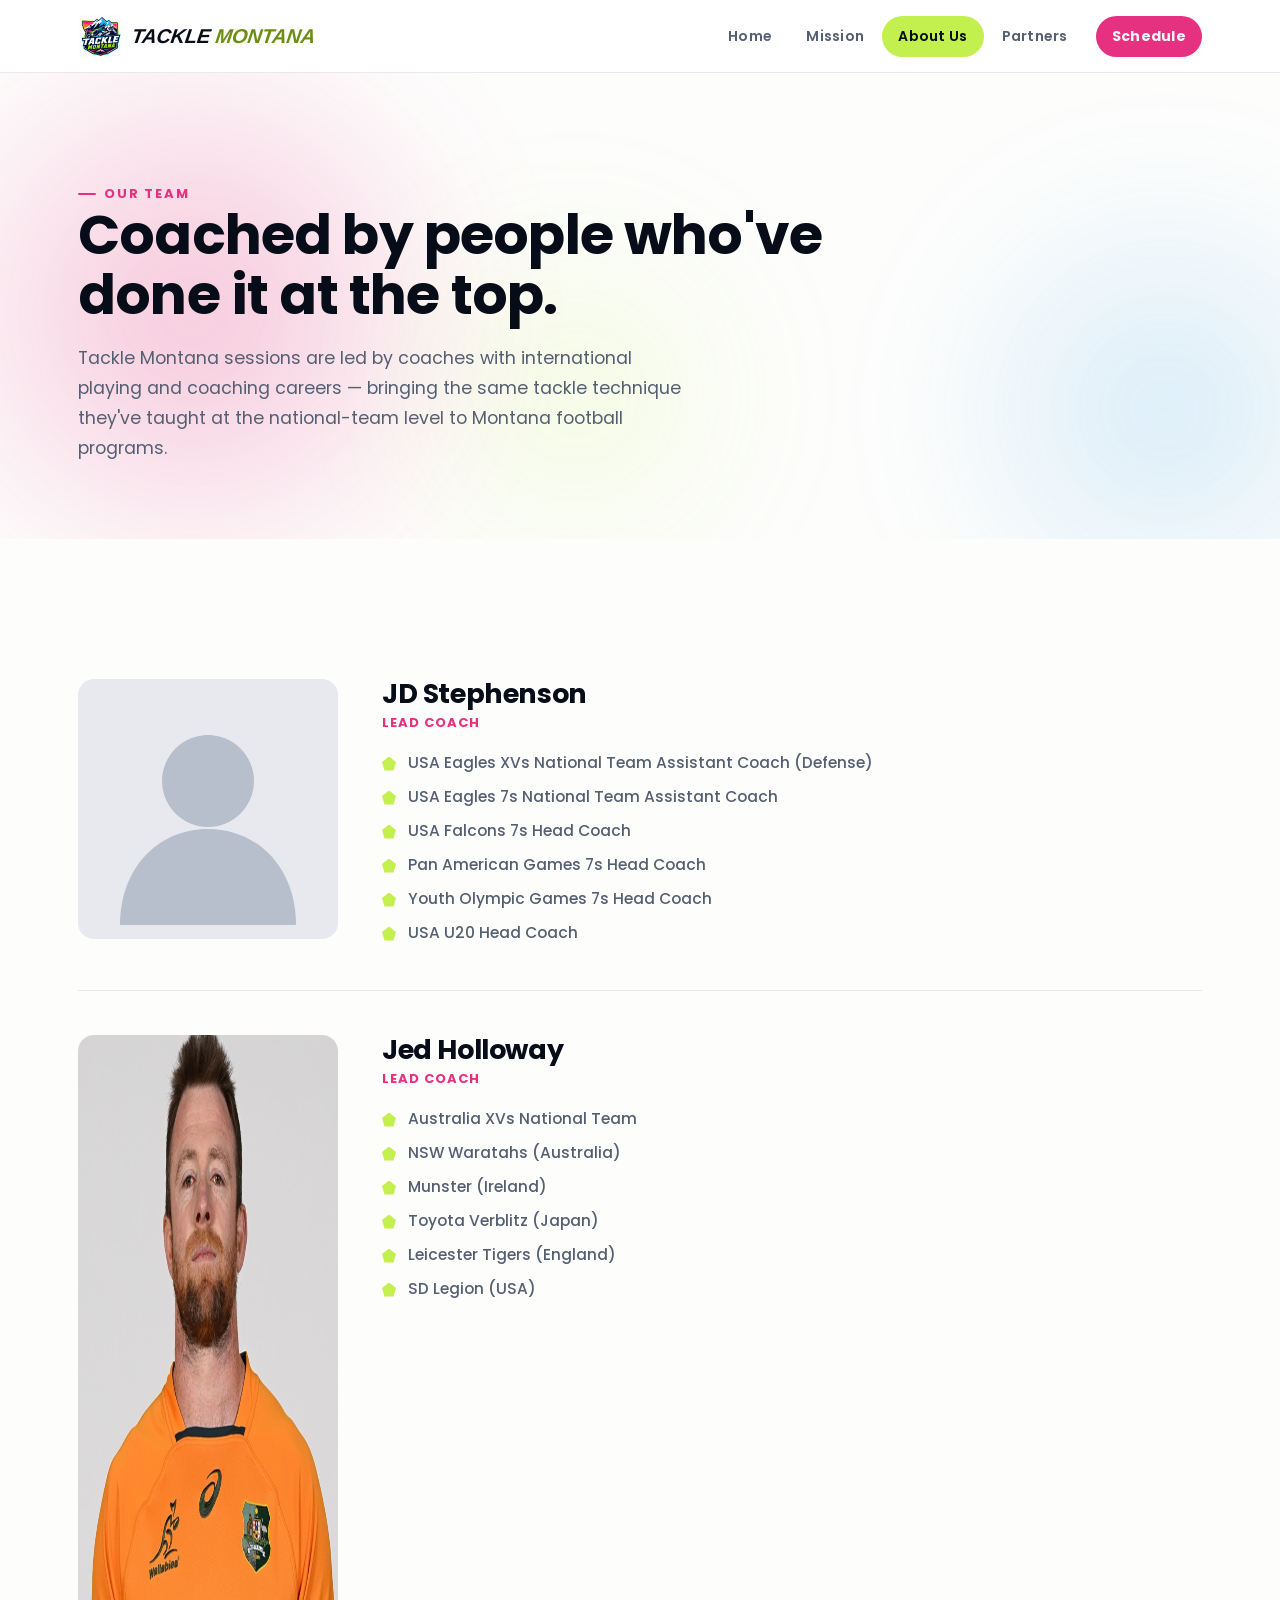
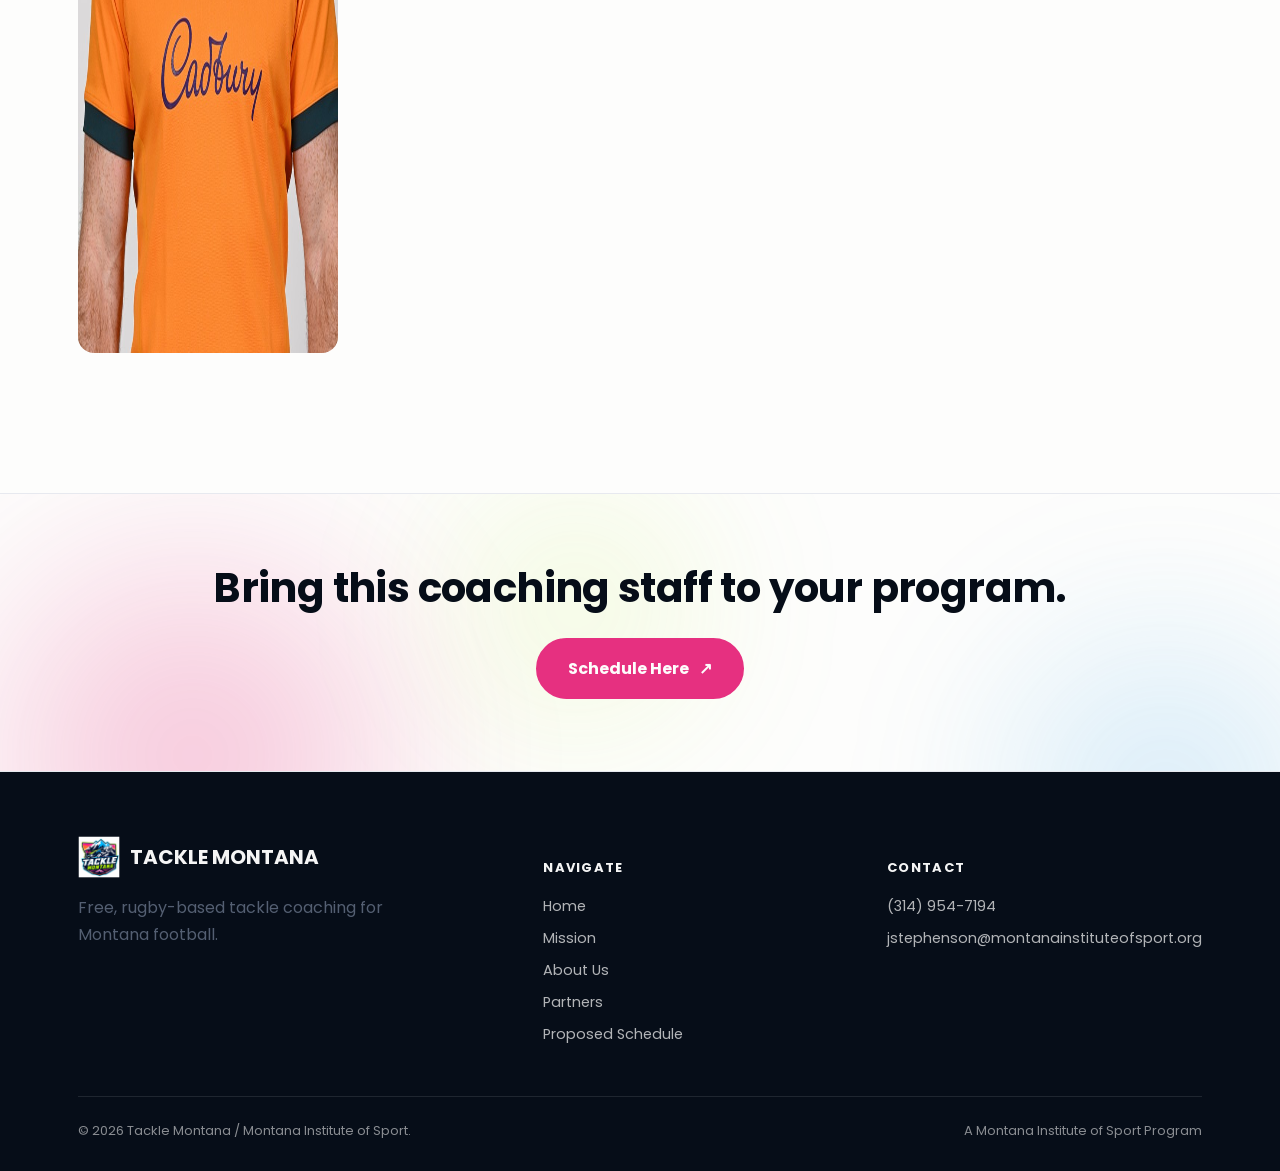
==== commit 3dac9a10: "Add Google Analytics (GA4) tag to all pages Measurement ID G-GXDLJEYWB1.  Co-Authored-By: Claude Opu" ====
--- a/about.html
+++ b/about.html
@@ -8,6 +8,14 @@
 <link rel="preconnect" href="https://fonts.googleapis.com">
 <link rel="preconnect" href="https://fonts.gstatic.com" crossorigin>
 <link href="https://fonts.googleapis.com/css2?family=Poppins:wght@400;500;600;700;800&display=swap" rel="stylesheet">
+<!-- Google Analytics (GA4) -->
+<script async src="https://www.googletagmanager.com/gtag/js?id=G-GXDLJEYWB1"></script>
+<script>
+  window.dataLayer = window.dataLayer || [];
+  function gtag(){dataLayer.push(arguments);}
+  gtag('js', new Date());
+  gtag('config', 'G-GXDLJEYWB1');
+</script>
 <link rel="stylesheet" href="styles.css">
 <link rel="icon" href="favicon.png" type="image/png">
 <link rel="apple-touch-icon" href="favicon.png">
